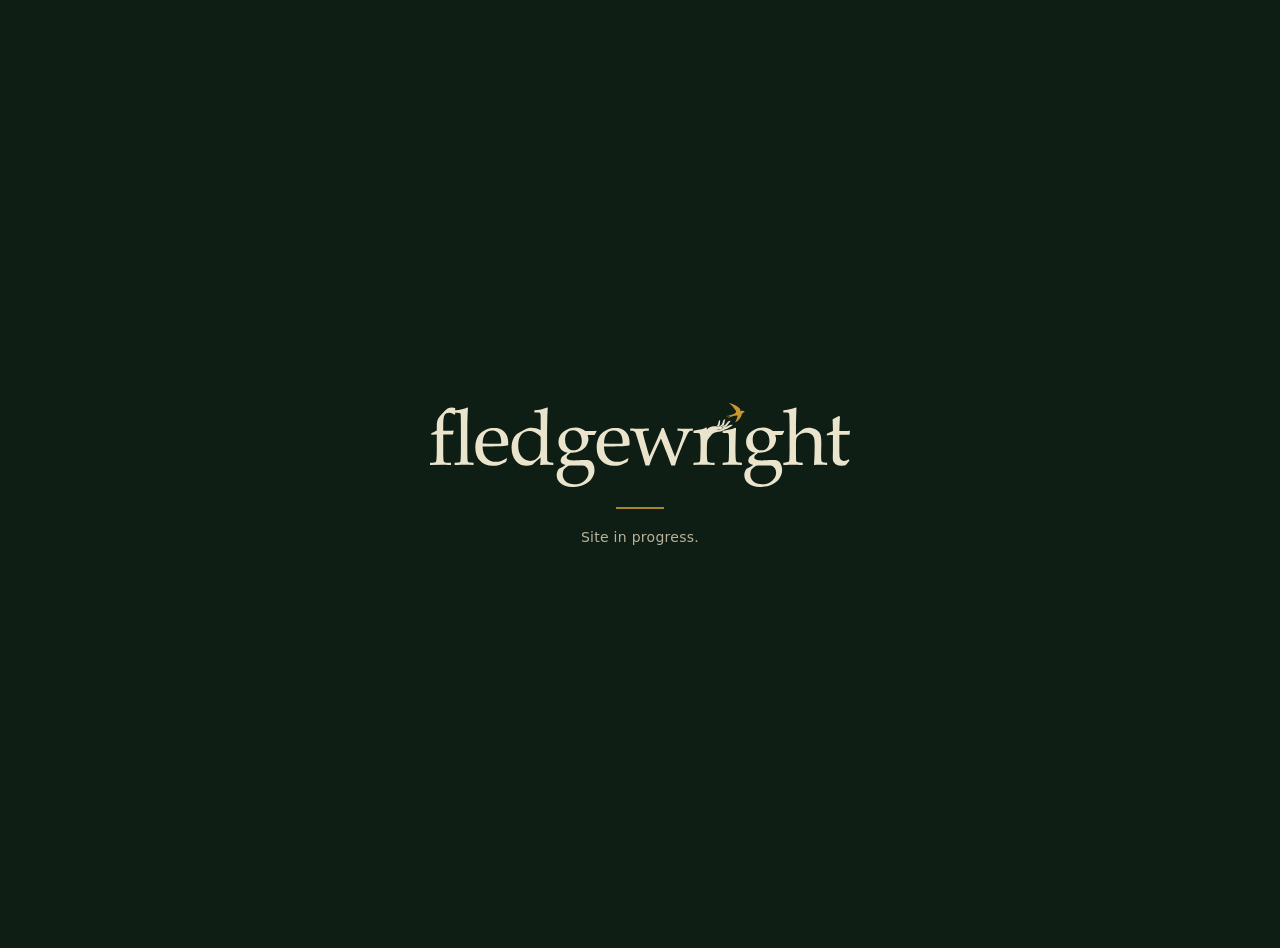
==== index.html @ 30846f21 "Use official wordmark on coming-soon page Replace the text wordmark with the reversed Pine wordmark " ====
<!doctype html>
<html lang="en">
<head>
<meta charset="utf-8">
<meta name="viewport" content="width=device-width, initial-scale=1">
<title>Fledgewright</title>
<meta name="robots" content="noindex">
<link rel="preconnect" href="https://fonts.googleapis.com">
<link rel="preconnect" href="https://fonts.gstatic.com" crossorigin>
<link href="https://fonts.googleapis.com/css2?family=Newsreader:opsz,wght@6..72,400;6..72,500&display=swap" rel="stylesheet">
<style>
  :root{ --night:#0F1E15; --paper:#EAE4CC; --gold:#C8972F; --muted:#b9b39c; }
  html,body{ height:100%; }
  body{
    margin:0; background:var(--night); color:var(--paper);
    font-family:"Newsreader",Georgia,serif;
    display:grid; place-items:center; min-height:100vh; text-align:center; padding:24px;
  }
  .mark{ width:min(420px,80vw); height:auto; display:block; margin:0 auto; }
  .rule{ width:48px; height:2px; background:var(--gold); margin:20px auto; opacity:.85; }
  .note{ font-size:14px; color:var(--muted); letter-spacing:.02em; font-family:system-ui,sans-serif; }
</style>
</head>
<body>
  <main>
    <img class="mark" src="Fledgewright_wordmark_pine_reversed.svg" alt="Fledgewright" width="915" height="181">
    <div class="rule"></div>
    <div class="note">Site in progress.</div>
  </main>
</body>
</html>
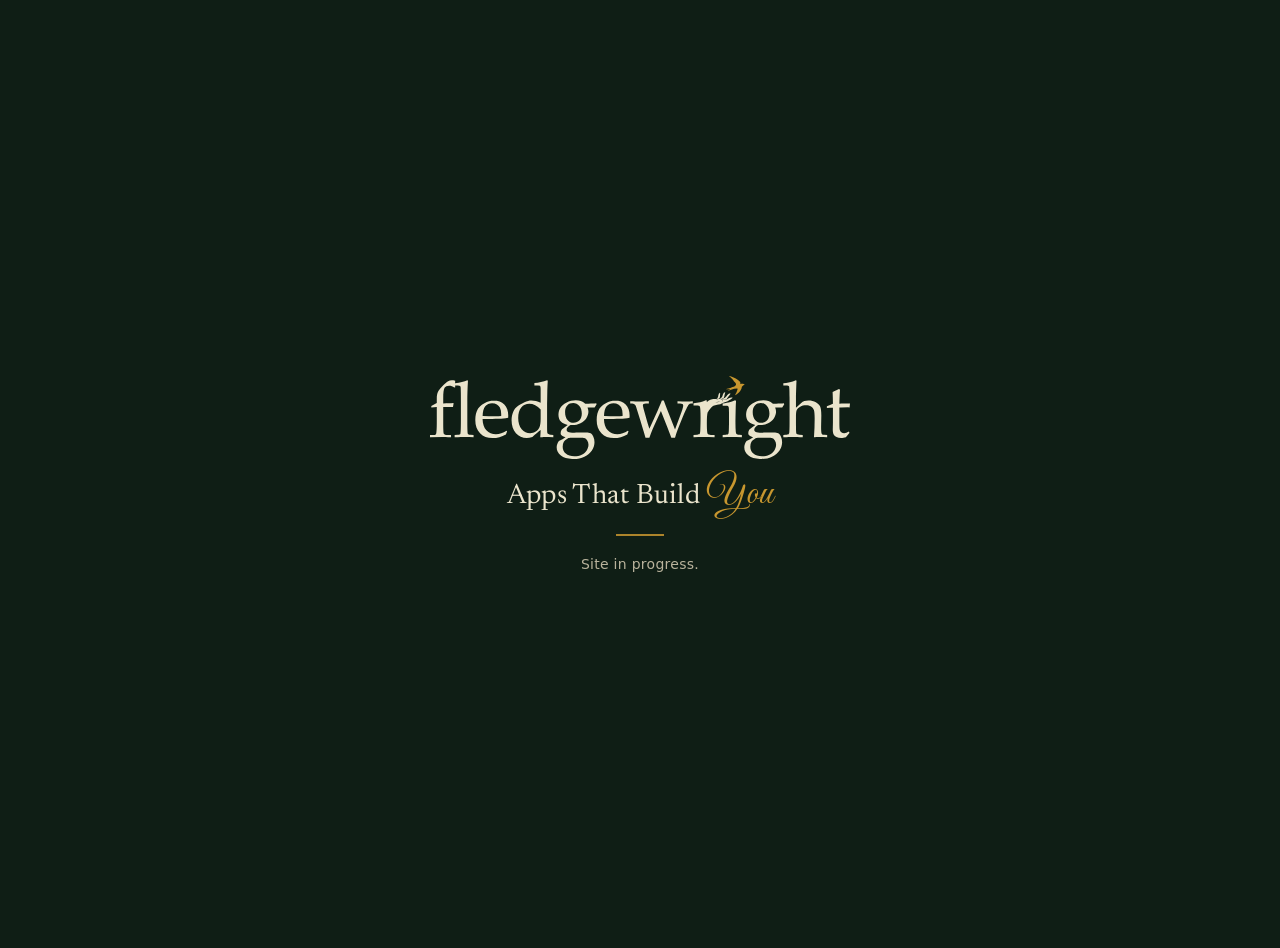
==== commit 4c7080d8: "Add coming-soon tagline "Apps That Build You" Set under the wordmark in the page serif, with "You" i" ====
--- a/index.html
+++ b/index.html
@@ -7,7 +7,7 @@
 <meta name="robots" content="noindex">
 <link rel="preconnect" href="https://fonts.googleapis.com">
 <link rel="preconnect" href="https://fonts.gstatic.com" crossorigin>
-<link href="https://fonts.googleapis.com/css2?family=Newsreader:opsz,wght@6..72,400;6..72,500&display=swap" rel="stylesheet">
+<link href="https://fonts.googleapis.com/css2?family=Great+Vibes&family=Newsreader:opsz,wght@6..72,400;6..72,500&display=swap" rel="stylesheet">
 <style>
   :root{ --night:#0F1E15; --paper:#EAE4CC; --gold:#C8972F; --muted:#b9b39c; }
   html,body{ height:100%; }
@@ -17,6 +17,8 @@
     display:grid; place-items:center; min-height:100vh; text-align:center; padding:24px;
   }
   .mark{ width:min(420px,80vw); height:auto; display:block; margin:0 auto; }
+  .tagline{ margin:16px 0 0; font-size:clamp(19px,3.4vw,28px); font-weight:400; letter-spacing:.01em; }
+  .tagline .accent{ font-family:"Great Vibes",cursive; color:var(--gold); font-size:1.4em; line-height:1; }
   .rule{ width:48px; height:2px; background:var(--gold); margin:20px auto; opacity:.85; }
   .note{ font-size:14px; color:var(--muted); letter-spacing:.02em; font-family:system-ui,sans-serif; }
 </style>
@@ -24,6 +26,7 @@
 <body>
   <main>
     <img class="mark" src="Fledgewright_wordmark_pine_reversed.svg" alt="Fledgewright" width="915" height="181">
+    <p class="tagline">Apps That Build <span class="accent">You</span></p>
     <div class="rule"></div>
     <div class="note">Site in progress.</div>
   </main>
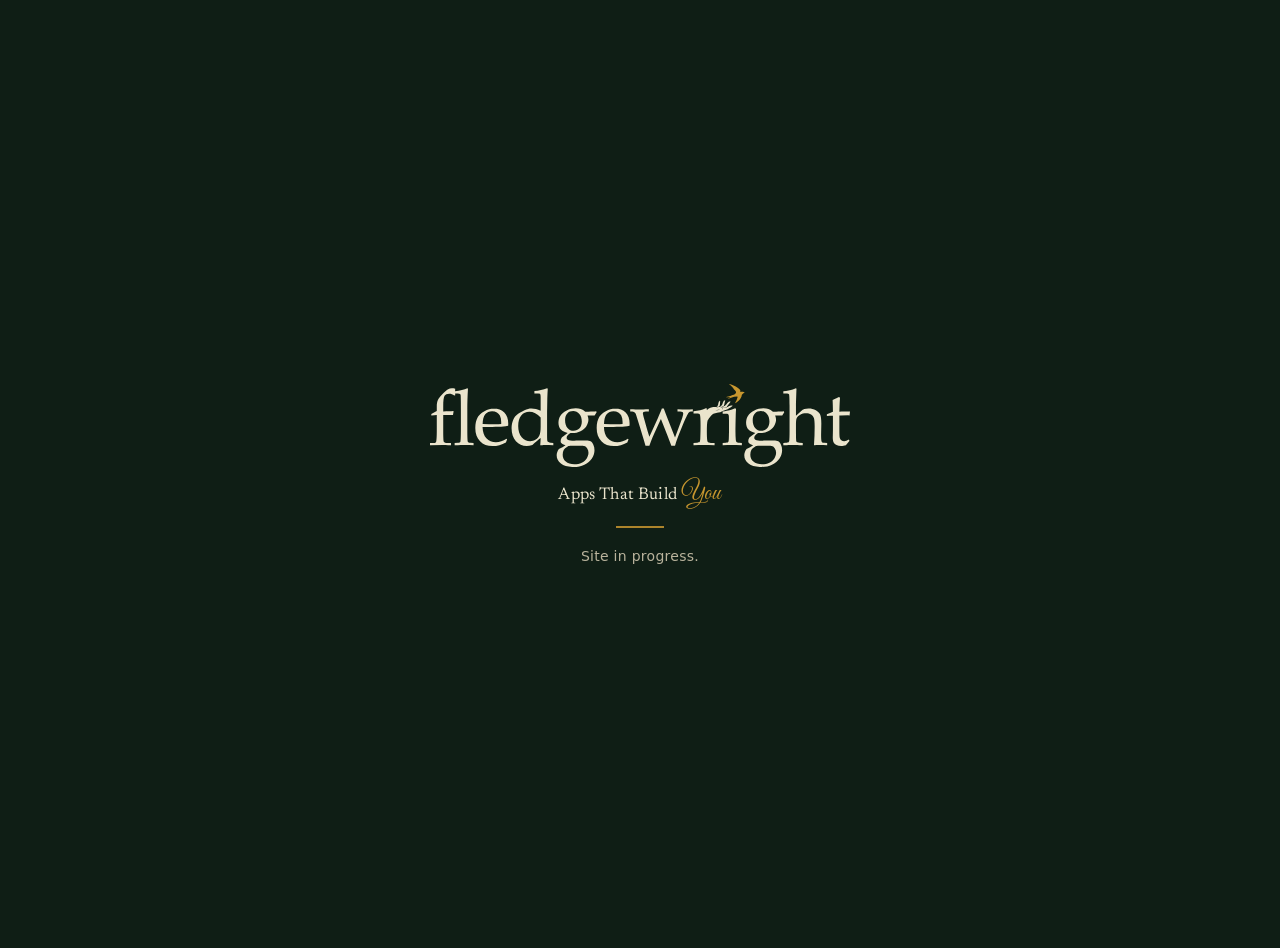
==== commit 0ab713cf: "Shrink coming-soon subline to ~60% Set the tagline to clamp(11px,2vw,17px); the cursive "You" keeps " ====
--- a/index.html
+++ b/index.html
@@ -17,7 +17,7 @@
     display:grid; place-items:center; min-height:100vh; text-align:center; padding:24px;
   }
   .mark{ width:min(420px,80vw); height:auto; display:block; margin:0 auto; }
-  .tagline{ margin:16px 0 0; font-size:clamp(19px,3.4vw,28px); font-weight:400; letter-spacing:.01em; }
+  .tagline{ margin:16px 0 0; font-size:clamp(11px,2vw,17px); font-weight:400; letter-spacing:.01em; }
   .tagline .accent{ font-family:"Great Vibes",cursive; color:var(--gold); font-size:1.4em; line-height:1; }
   .rule{ width:48px; height:2px; background:var(--gold); margin:20px auto; opacity:.85; }
   .note{ font-size:14px; color:var(--muted); letter-spacing:.02em; font-family:system-ui,sans-serif; }
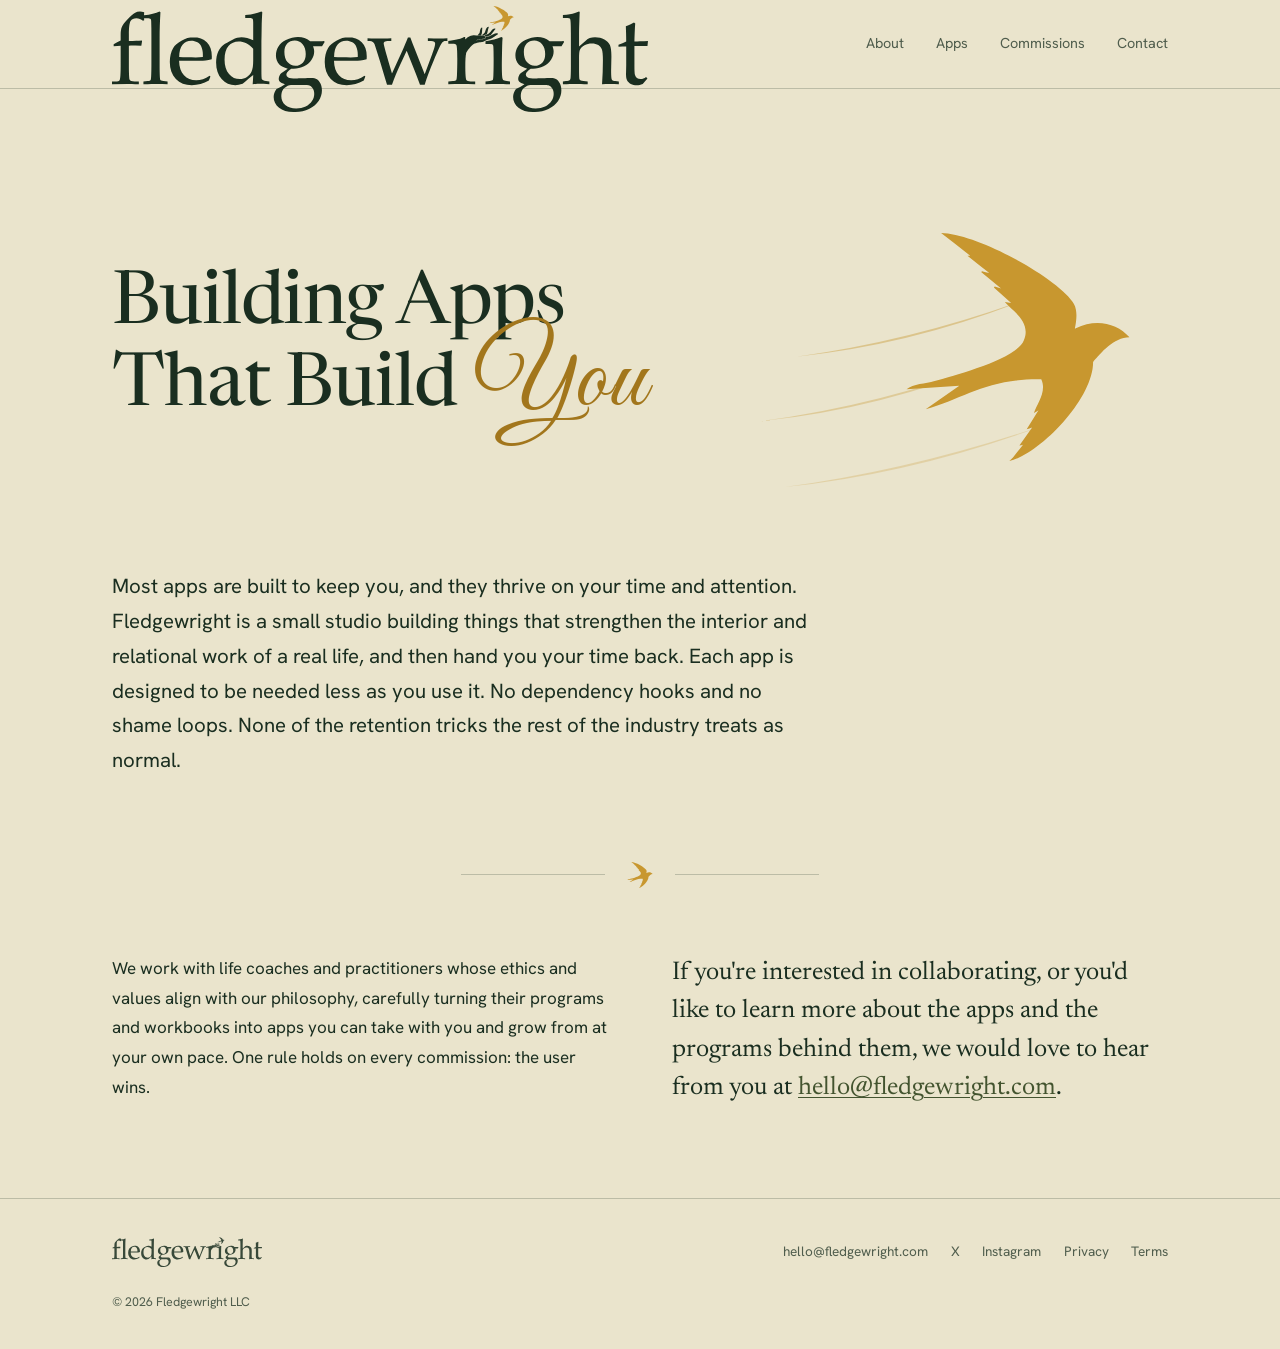
==== commit 22ef3c0a: "Polish hero art: wind marks, mobile centering, gentle sway Home hero swift now trails the same three" ====
--- a/index.html
+++ b/index.html
@@ -3,32 +3,85 @@
 <head>
 <meta charset="utf-8">
 <meta name="viewport" content="width=device-width, initial-scale=1">
-<title>Fledgewright</title>
-<meta name="robots" content="noindex">
-<link rel="preconnect" href="https://fonts.googleapis.com">
-<link rel="preconnect" href="https://fonts.gstatic.com" crossorigin>
-<link href="https://fonts.googleapis.com/css2?family=Great+Vibes&family=Newsreader:opsz,wght@6..72,400;6..72,500&display=swap" rel="stylesheet">
-<style>
-  :root{ --night:#0F1E15; --paper:#EAE4CC; --gold:#C8972F; --muted:#b9b39c; }
-  html,body{ height:100%; }
-  body{
-    margin:0; background:var(--night); color:var(--paper);
-    font-family:"Newsreader",Georgia,serif;
-    display:grid; place-items:center; min-height:100vh; text-align:center; padding:24px;
-  }
-  .mark{ width:min(420px,80vw); height:auto; display:block; margin:0 auto; }
-  .tagline{ margin:16px 0 0; font-size:clamp(11px,2vw,17px); font-weight:400; letter-spacing:.01em; }
-  .tagline .accent{ font-family:"Great Vibes",cursive; color:var(--gold); font-size:1.4em; line-height:1; }
-  .rule{ width:48px; height:2px; background:var(--gold); margin:20px auto; opacity:.85; }
-  .note{ font-size:14px; color:var(--muted); letter-spacing:.02em; font-family:system-ui,sans-serif; }
-</style>
+<title>Fledgewright: software built to be outgrown</title>
+<meta name="description" content="A small studio building apps that strengthen your real life, then step back. Built to be outgrown, with no dependency hooks.">
+<link rel="stylesheet" href="/styles.css">
+<link rel="icon" href="/favicon.ico" sizes="48x48">
+<link rel="icon" href="/favicon.svg" type="image/svg+xml">
+<link rel="apple-touch-icon" href="/apple-touch-icon.png">
+<link rel="manifest" href="/site.webmanifest">
+<link rel="canonical" href="https://fledgewright.com/">
+<meta name="theme-color" content="#0F1E15" media="(prefers-color-scheme: dark)">
+<meta name="theme-color" content="#EAE4CC" media="(prefers-color-scheme: light)">
+<meta property="og:type" content="website">
+<meta property="og:site_name" content="Fledgewright">
+<meta property="og:title" content="Fledgewright: software built to be outgrown">
+<meta property="og:description" content="A small studio building apps that strengthen your real life, then step back. Built to be outgrown, with no dependency hooks.">
+<meta property="og:url" content="https://fledgewright.com/">
+<meta property="og:image" content="https://fledgewright.com/assets/img/og-image.png">
+<meta property="og:image:width" content="1200">
+<meta property="og:image:height" content="630">
+<meta name="twitter:card" content="summary_large_image">
 </head>
 <body>
-  <main>
-    <img class="mark" src="Fledgewright_wordmark_pine_reversed.svg" alt="Fledgewright" width="915" height="181">
-    <p class="tagline">Apps That Build <span class="accent">You</span></p>
-    <div class="rule"></div>
-    <div class="note">Site in progress.</div>
+  <a class="skip-link" href="#main">Skip to content</a>
+  <header class="site-header">
+    <div class="wrap head-in">
+      <a class="brand" href="/" aria-label="Fledgewright home">
+        <img class="only-dark" src="/assets/img/Fledgewright_wordmark_pine_reversed.svg" alt="Fledgewright">
+        <img class="only-light" src="/assets/img/Fledgewright_wordmark_pine_primary.svg" alt="Fledgewright">
+      </a>
+      <nav aria-label="Site">
+        <a href="/about/">About</a>
+        <a href="/apps/">Apps</a>
+        <a href="/commissions/">Commissions</a>
+        <a href="/contact/">Contact</a>
+      </nav>
+    </div>
+  </header>
+
+  <main id="main">
+    <section class="wrap hero">
+      <h1>Building Apps That Build <span class="you">You</span></h1>
+      <div class="hero-art" aria-hidden="true">
+        <svg viewBox="0 0 1638 1024" xmlns="http://www.w3.org/2000/svg">
+          <g fill="#C8972F">
+            <path d="M370,545 Q775,490 1180,340 Q775,504 370,545 Z" opacity=".9"/>
+            <path d="M250,765 Q655,711 1060,560 Q655,725 250,765 Z" opacity=".72"/>
+            <path d="M330,990 Q785,928 1240,770 Q785,942 330,990 Z" opacity=".55"/>
+          </g>
+        </svg>
+        <img src="/assets/img/fledgewright_hallmark_gold_transparent_1024.svg" alt="">
+      </div>
+    </section>
+
+    <div class="wrap">
+      <p class="lead">Most apps are built to keep you, and they thrive on your time and attention. Fledgewright is a small studio building things that strengthen the interior and relational work of a real life, and then hand you your time back. Each app is designed to be needed less as you use it. No dependency hooks and no shame loops. None of the retention tricks the rest of the industry treats as normal.</p>
+    </div>
+
+    <div class="divider" role="presentation">
+      <img src="/assets/img/fledgewright_hallmark_gold_transparent_1024.svg" alt="">
+    </div>
+
+    <section class="wrap duo">
+      <p>We work with life coaches and practitioners whose ethics and values align with our philosophy, carefully turning their programs and workbooks into apps you can take with you and grow from at your own pace. One rule holds on every commission: the user wins.</p>
+      <p class="mail">If you're interested in collaborating, or you'd like to learn more about the apps and the programs behind them, we would love to hear from you at <a href="mailto:hello@fledgewright.com">hello@fledgewright.com</a>.</p>
+    </section>
   </main>
+
+  <footer class="site-footer">
+    <div class="wrap foot-in">
+      <img class="only-dark" src="/assets/img/Fledgewright_wordmark_pine_mono-paper.svg" alt="Fledgewright">
+      <img class="only-light" src="/assets/img/Fledgewright_wordmark_pine_mono-ink.svg" alt="Fledgewright">
+      <div class="foot-links">
+        <a href="mailto:hello@fledgewright.com">hello@fledgewright.com</a>
+        <a href="https://x.com/Fledgewright">X</a>
+        <a href="https://www.instagram.com/fledgewright/">Instagram</a>
+        <a href="/privacy/">Privacy</a>
+        <a href="/terms/">Terms</a>
+      </div>
+    </div>
+    <div class="wrap foot-note">© 2026 Fledgewright LLC</div>
+  </footer>
 </body>
 </html>
--- a/styles.css
+++ b/styles.css
@@ -0,0 +1,252 @@
+/* Fledgewright — shared site styles. Pine & Tobacco palette. */
+
+@font-face{
+  font-family:'Newsreader';font-style:normal;font-weight:400 700;font-display:swap;
+  src:url('/assets/fonts/newsreader-latin-var.woff2') format('woff2');
+}
+@font-face{
+  font-family:'Newsreader';font-style:italic;font-weight:400 700;font-display:swap;
+  src:url('/assets/fonts/newsreader-italic-latin-var.woff2') format('woff2');
+}
+@font-face{
+  font-family:'Hanken Grotesk';font-style:normal;font-weight:400 700;font-display:swap;
+  src:url('/assets/fonts/hanken-grotesk-latin-var.woff2') format('woff2');
+}
+@font-face{
+  font-family:'Great Vibes';font-style:normal;font-weight:400;font-display:swap;
+  src:url('/assets/fonts/great-vibes-latin.woff2') format('woff2');
+}
+
+:root{
+  --night:#0F1E15; --paper:#EAE4CC; --gold:#C8972F; --ink:#1A2E20;
+  --moss:#43542F; --muted:#49563F;
+  /* dark is the site's home key */
+  --bg:var(--night); --tx:var(--paper);
+  --soft:rgba(234,228,204,.66); --line:rgba(234,228,204,.18);
+  --accent:var(--gold);
+  /* gold for display text; deepened on paper so large text clears 3:1 */
+  --gold-display:var(--gold);
+}
+@media (prefers-color-scheme: light){
+  :root{
+    --bg:var(--paper); --tx:var(--ink);
+    --soft:rgba(26,46,32,.74); --line:rgba(26,46,32,.22);
+    --accent:var(--moss);
+    --gold-display:#A2761C;
+  }
+  .only-dark{display:none !important}
+}
+@media (prefers-color-scheme: dark){
+  .only-light{display:none !important}
+}
+
+*{margin:0;padding:0;box-sizing:border-box}
+html{scroll-behavior:smooth}
+@media (prefers-reduced-motion: reduce){
+  html{scroll-behavior:auto}
+  *,*::before,*::after{transition:none !important; animation:none !important}
+}
+.skip-link{
+  position:absolute; left:-9999px; z-index:10;
+  background:var(--bg); color:var(--tx);
+  padding:.6rem 1.1rem; border:1px solid var(--line); text-decoration:none;
+}
+.skip-link:focus{position:fixed; left:1rem; top:1rem}
+body{
+  background:var(--bg); color:var(--tx);
+  font-family:'Hanken Grotesk',system-ui,sans-serif;
+  font-size:1.0625rem; line-height:1.75;
+  display:flex; flex-direction:column; min-height:100vh;
+}
+main{flex:1}
+a{color:inherit; text-decoration-color:var(--accent); text-decoration-thickness:1.5px; text-underline-offset:3px}
+a:hover{color:var(--accent)}
+img{max-width:100%}
+
+.wrap{max-width:72rem; margin:0 auto; padding-inline:clamp(1.25rem,4vw,3rem)}
+
+/* Header: oversized wordmark fills the band, g-tails dangle over the rule */
+.site-header{border-bottom:1px solid var(--line)}
+.head-in{
+  display:flex; align-items:flex-start; justify-content:space-between;
+  height:5.5rem; position:relative;
+}
+.brand{display:block; line-height:0}
+.brand img{
+  height:106px; width:auto; position:relative; top:6px;
+}
+/* Inner pages: the wordmark rests until you reach for home */
+body.inner .brand img{opacity:.45; transition:opacity .25s ease}
+body.inner .brand:hover img, body.inner .brand:focus-visible img{opacity:1}
+.head-in nav{
+  display:flex; gap:clamp(1rem,2.5vw,2.2rem);
+  align-self:center;
+}
+.head-in nav a{font-size:.9rem; text-decoration:none; color:var(--soft)}
+.head-in nav a:hover,.head-in nav a[aria-current="page"]{color:var(--accent)}
+
+/* Hero */
+.hero{
+  display:grid; grid-template-columns:minmax(0,1.25fr) minmax(0,.75fr);
+  gap:2rem; align-items:center;
+  padding-top:clamp(4rem,12vh,8rem); padding-bottom:clamp(3rem,8vh,5.5rem);
+}
+h1{
+  font-family:'Newsreader',serif; font-optical-sizing:auto; font-weight:420;
+  font-size:clamp(2.5rem,6vw,4.6rem); line-height:1.12; letter-spacing:-.015em;
+  text-wrap:balance;
+}
+h1 .you{
+  font-family:'Great Vibes',cursive; font-weight:400; color:var(--gold-display);
+  font-size:1.4em; line-height:0; letter-spacing:0;
+}
+
+/* Inner pages */
+.page-head{padding-top:clamp(3.5rem,9vh,6rem)}
+.page-title{font-size:clamp(2.3rem,4.8vw,3.6rem); line-height:1.14}
+.intro-stanzas{padding-top:clamp(2.5rem,6vh,4rem); padding-bottom:clamp(1.5rem,4vh,2.5rem)}
+.stanza{
+  font-family:'Newsreader',serif; font-optical-sizing:auto;
+  font-size:clamp(1.2rem,1.9vw,1.5rem); line-height:1.65;
+  max-width:40rem; margin-bottom:1.8rem;
+}
+.stanza:last-child{margin-bottom:0}
+.prose{max-width:44rem; padding-top:clamp(2rem,5vh,3rem); padding-bottom:clamp(4rem,10vh,6rem)}
+.prose p{margin-bottom:1.6rem}
+.prose p:last-child{margin-bottom:0}
+.prose--tight{padding-bottom:clamp(1.5rem,4vh,2.5rem)}
+.section-title{
+  font-family:'Newsreader',serif; font-optical-sizing:auto; font-weight:500;
+  font-size:clamp(1.6rem,2.8vw,2.1rem); line-height:1.2;
+  margin-top:clamp(2rem,5vh,3rem);
+}
+.hairline{border:none; height:1px; width:70%; background:var(--line); margin:3rem auto}
+
+/* Faint app-icon watermarks behind the two app write-ups */
+.app-block{position:relative}
+.app-block p{position:relative}
+.app-block::before{
+  content:''; position:absolute; left:50%; top:50%; transform:translate(-50%,-50%);
+  width:266px; height:266px;
+  background-position:center; background-size:contain; background-repeat:no-repeat;
+  opacity:.06; pointer-events:none;
+}
+.app-block--one::before{
+  background-image:url('/assets/img/app-teaser-1.png');
+  left:clamp(133px, 75%, calc(100% - 133px)); /* right half of the column, clamped so it never leaves it */
+}
+.app-block--two::before{
+  background-image:url('/assets/img/app-teaser-2.png');
+  left:clamp(133px, 25%, calc(100% - 133px)); /* left half of the column */
+}
+@media (prefers-color-scheme: light){
+  .app-block--one::before{opacity:.07}
+  .app-block--two::before{opacity:.16} /* pale gold needs more presence on paper */
+}
+.hero-art{position:relative; justify-self:end; width:clamp(240px,38vw,480px); aspect-ratio:1638/1024}
+.hero-art img{position:absolute; right:0; top:0; height:100%; width:auto}
+.hero-art svg{position:absolute; inset:0; width:100%; height:100%; opacity:.45}
+
+/* Wind lines drift, desynchronized, so the air feels alive behind the still bird.
+   The bird (img) never moves. Frozen for prefers-reduced-motion by the global guard,
+   and held static behind the mobile hero headline (see the max-width:720px block). */
+.hero-art svg path,
+.contact-art svg path{
+  transform-box:fill-box; transform-origin:center;
+  animation:windSway 9s ease-in-out infinite;
+}
+.hero-art svg path:nth-child(1),
+.contact-art svg path:nth-child(1){animation-duration:7s; animation-delay:-1s}
+.hero-art svg path:nth-child(2),
+.contact-art svg path:nth-child(2){animation-duration:9.5s; animation-delay:-4s}
+.hero-art svg path:nth-child(3),
+.contact-art svg path:nth-child(3){animation-duration:11s; animation-delay:-2.5s}
+@keyframes windSway{
+  0%,100%{transform:translate(0,0) skewX(0deg)}
+  50%{transform:translate(38px,-16px) skewX(3.8deg)}
+}
+
+.lead{
+  max-width:44rem; font-size:clamp(1.1rem,1.6vw,1.3rem); line-height:1.7;
+  padding-bottom:clamp(3rem,8vh,5rem);
+}
+
+/* Letterpress divider, carried over from Direction A */
+.divider{display:flex; align-items:center; justify-content:center; gap:1.1rem; padding-block:.5rem}
+.divider::before,.divider::after{content:''; height:1px; width:min(9rem,22vw); background:var(--line)}
+.divider img{width:34px; height:34px}
+
+/* Two-up closing section on the landing page */
+.duo{
+  display:grid; grid-template-columns:1fr 1fr; gap:clamp(2rem,5vw,5rem);
+  padding-top:clamp(2.5rem,6vh,4rem); padding-bottom:clamp(4rem,10vh,7rem);
+}
+.duo p{max-width:34rem}
+.mail{font-family:'Newsreader',serif; font-size:clamp(1.25rem,2vw,1.6rem); line-height:1.5}
+.mail a{color:var(--accent); text-decoration-thickness:1px}
+
+/* Contact page */
+.contact-lead{font-family:'Newsreader',serif; font-size:clamp(1.5rem,2.6vw,2.1rem); line-height:1.5; max-width:44rem}
+.contact-lead a{color:var(--accent); text-decoration-thickness:1px; white-space:nowrap}
+.copy-btn{
+  font:inherit; font-size:.62em;
+  background:none; border:none; padding:.15em; margin-left:.3em; cursor:pointer;
+  color:var(--soft); vertical-align:-.05em; line-height:0;
+}
+.copy-btn:hover,.copy-btn:focus-visible{color:var(--accent)}
+.copy-btn svg{width:1em; height:1em}
+.copy-status{
+  font-family:'Hanken Grotesk',system-ui,sans-serif; font-size:.45em;
+  color:var(--accent); margin-left:.5em; vertical-align:.35em;
+}
+.copy-status:empty{margin:0}
+.reasons-title{margin-top:0; margin-bottom:1.4rem; font-size:clamp(1.35rem,2.2vw,1.7rem)}
+.contact-main{position:relative; isolation:isolate}
+.contact-art{
+  position:absolute; right:0; top:50%; transform:translateY(-50%);
+  height:min(96%, 640px); aspect-ratio:1638/1024;
+  opacity:.15; pointer-events:none; z-index:-1;
+}
+.contact-art img{position:absolute; right:0; top:0; height:100%; width:auto}
+.contact-art svg{position:absolute; inset:0; width:100%; height:100%}
+@media (max-width:720px){
+  .contact-art{height:min(64%, 440px)}
+}
+@media (max-width:480px){
+  .contact-lead .write-line{font-size:.72em; white-space:nowrap}
+}
+.prose h2{
+  font-family:'Newsreader',serif; font-optical-sizing:auto; font-weight:500;
+  font-size:clamp(1.3rem,2.2vw,1.6rem); line-height:1.25;
+  margin:2.4rem 0 1rem;
+}
+.prose ul{padding-left:1.2rem; margin-bottom:1.6rem}
+.prose li{margin-bottom:.55rem}
+.prose li::marker{color:var(--accent)}
+
+/* Footer */
+.site-footer{border-top:1px solid var(--line)}
+.foot-in{
+  display:flex; flex-wrap:wrap; gap:1.5rem; align-items:center; justify-content:space-between;
+  padding-block:2.4rem 2.8rem;
+}
+.site-footer img{width:150px; height:auto; opacity:.85}
+.foot-links{font-size:.85rem; color:var(--soft); display:flex; flex-wrap:wrap; gap:1.4rem}
+.foot-links a{text-decoration:none}
+.foot-links a:hover{color:var(--accent)}
+.foot-note{font-size:.78rem; color:var(--soft); padding-bottom:2.2rem; margin-top:-1.2rem}
+
+@media (max-width:720px){
+  .head-in{height:auto; flex-wrap:wrap; row-gap:.6rem; padding-block:.9rem 0}
+  .brand img{height:64px; top:0; margin-bottom:-14px}
+  .head-in nav{flex-wrap:wrap; gap:1rem 1.2rem; padding-bottom:.9rem}
+  .head-in nav a{font-size:.85rem}
+  .hero{grid-template-columns:1fr; padding-top:3.5rem; position:relative; isolation:isolate}
+  .hero-art{
+    position:absolute; left:50%; top:50%; transform:translate(-50%,-50%);
+    width:min(440px,96vw); opacity:.15; z-index:-1;
+  }
+  .hero-art svg{opacity:1} /* the layer opacity carries the dimming on mobile */
+  .hero-art svg path{animation:none} /* no motion behind the mobile headline */
+  .duo{grid-template-columns:1fr}
+}
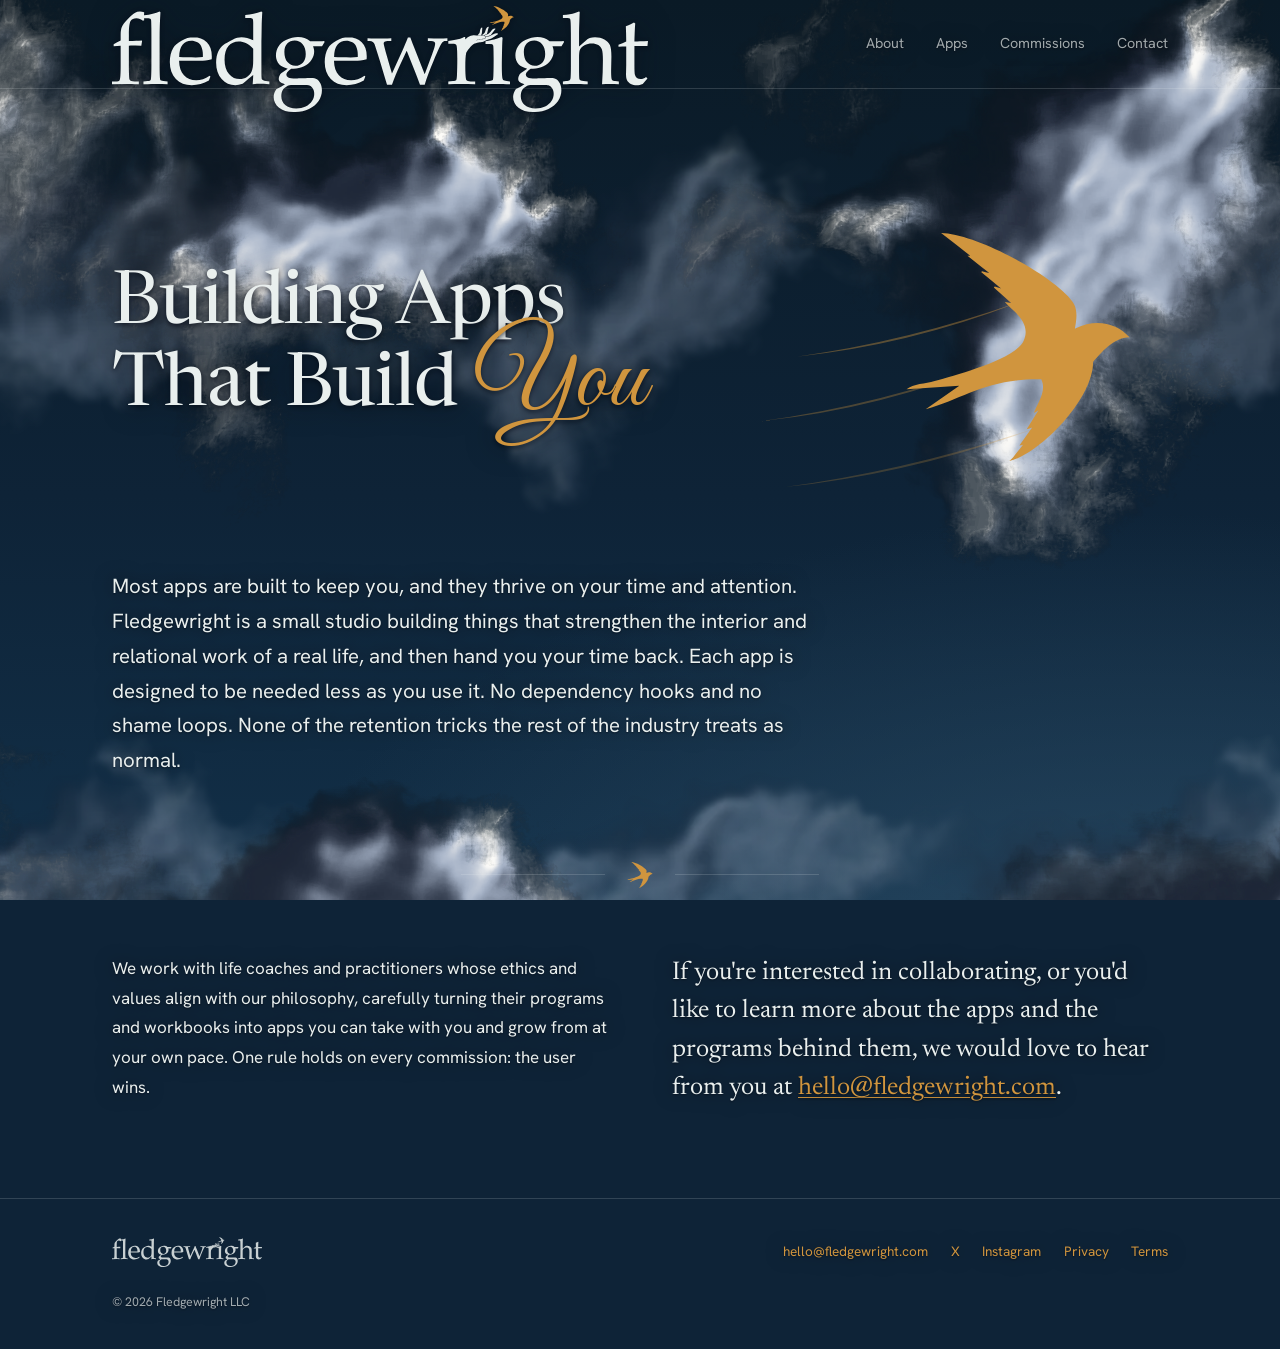
==== commit b0af067f: "Rebrand to Sky & Ember: night sky, living cloud backdrop, ember swift Full identity swap from Pine &" ====
--- a/index.html
+++ b/index.html
@@ -3,6 +3,7 @@
 <head>
 <meta charset="utf-8">
 <meta name="viewport" content="width=device-width, initial-scale=1">
+<meta name="color-scheme" content="dark">
 <title>Fledgewright: software built to be outgrown</title>
 <meta name="description" content="A small studio building apps that strengthen your real life, then step back. Built to be outgrown, with no dependency hooks.">
 <link rel="stylesheet" href="/styles.css">
@@ -11,8 +12,7 @@
 <link rel="apple-touch-icon" href="/apple-touch-icon.png">
 <link rel="manifest" href="/site.webmanifest">
 <link rel="canonical" href="https://fledgewright.com/">
-<meta name="theme-color" content="#0F1E15" media="(prefers-color-scheme: dark)">
-<meta name="theme-color" content="#EAE4CC" media="(prefers-color-scheme: light)">
+<meta name="theme-color" content="#0E2337">
 <meta property="og:type" content="website">
 <meta property="og:site_name" content="Fledgewright">
 <meta property="og:title" content="Fledgewright: software built to be outgrown">
@@ -24,12 +24,16 @@
 <meta name="twitter:card" content="summary_large_image">
 </head>
 <body>
+  <div id="sky" aria-hidden="true">
+    <div class="sky-layer sky-far"></div>
+    <div class="sky-layer sky-near"></div>
+  </div>
   <a class="skip-link" href="#main">Skip to content</a>
   <header class="site-header">
     <div class="wrap head-in">
       <a class="brand" href="/" aria-label="Fledgewright home">
-        <img class="only-dark" src="/assets/img/Fledgewright_wordmark_pine_reversed.svg" alt="Fledgewright">
-        <img class="only-light" src="/assets/img/Fledgewright_wordmark_pine_primary.svg" alt="Fledgewright">
+        <img class="only-dark" src="/assets/img/Fledgewright_wordmark_sky_reversed.svg" alt="Fledgewright">
+        <img class="only-light" src="/assets/img/Fledgewright_wordmark_sky_primary.svg" alt="Fledgewright">
       </a>
       <nav aria-label="Site">
         <a href="/about/">About</a>
@@ -45,13 +49,13 @@
       <h1>Building Apps That Build <span class="you">You</span></h1>
       <div class="hero-art" aria-hidden="true">
         <svg viewBox="0 0 1638 1024" xmlns="http://www.w3.org/2000/svg">
-          <g fill="#C8972F">
+          <g fill="#D0953E">
             <path d="M370,545 Q775,490 1180,340 Q775,504 370,545 Z" opacity=".9"/>
             <path d="M250,765 Q655,711 1060,560 Q655,725 250,765 Z" opacity=".72"/>
             <path d="M330,990 Q785,928 1240,770 Q785,942 330,990 Z" opacity=".55"/>
           </g>
         </svg>
-        <img src="/assets/img/fledgewright_hallmark_gold_transparent_1024.svg" alt="">
+        <img src="/assets/img/hallmark_ember_transparent_1024.svg" alt="">
       </div>
     </section>
 
@@ -60,7 +64,7 @@
     </div>
 
     <div class="divider" role="presentation">
-      <img src="/assets/img/fledgewright_hallmark_gold_transparent_1024.svg" alt="">
+      <img src="/assets/img/hallmark_ember_transparent_1024.svg" alt="">
     </div>
 
     <section class="wrap duo">
@@ -71,8 +75,8 @@
 
   <footer class="site-footer">
     <div class="wrap foot-in">
-      <img class="only-dark" src="/assets/img/Fledgewright_wordmark_pine_mono-paper.svg" alt="Fledgewright">
-      <img class="only-light" src="/assets/img/Fledgewright_wordmark_pine_mono-ink.svg" alt="Fledgewright">
+      <img class="only-dark" src="/assets/img/Fledgewright_wordmark_sky_mono-cloud.svg" alt="Fledgewright">
+      <img class="only-light" src="/assets/img/Fledgewright_wordmark_sky_mono-ink.svg" alt="Fledgewright">
       <div class="foot-links">
         <a href="mailto:hello@fledgewright.com">hello@fledgewright.com</a>
         <a href="https://x.com/Fledgewright">X</a>
@@ -83,5 +87,6 @@
     </div>
     <div class="wrap foot-note">© 2026 Fledgewright LLC</div>
   </footer>
+  <script src="/sky-morph.js" defer></script>
 </body>
 </html>
--- a/styles.css
+++ b/styles.css
@@ -1,4 +1,4 @@
-/* Fledgewright — shared site styles. Pine & Tobacco palette. */
+/* Fledgewright — shared site styles. Sky & Ember palette, single night mode. */
 
 @font-face{
   font-family:'Newsreader';font-style:normal;font-weight:400 700;font-display:swap;
@@ -18,27 +18,13 @@
 }
 
 :root{
-  --night:#0F1E15; --paper:#EAE4CC; --gold:#C8972F; --ink:#1A2E20;
-  --moss:#43542F; --muted:#49563F;
-  /* dark is the site's home key */
-  --bg:var(--night); --tx:var(--paper);
-  --soft:rgba(234,228,204,.66); --line:rgba(234,228,204,.18);
-  --accent:var(--gold);
-  /* gold for display text; deepened on paper so large text clears 3:1 */
-  --gold-display:var(--gold);
-}
-@media (prefers-color-scheme: light){
-  :root{
-    --bg:var(--paper); --tx:var(--ink);
-    --soft:rgba(26,46,32,.74); --line:rgba(26,46,32,.22);
-    --accent:var(--moss);
-    --gold-display:#A2761C;
-  }
-  .only-dark{display:none !important}
-}
-@media (prefers-color-scheme: dark){
-  .only-light{display:none !important}
-}
+  color-scheme:dark;                 /* single night-sky look for everyone, regardless of OS setting */
+  --midnight:#0E2337; --abyss:#0A1A26; --indigo:#1C3650; --cloud:#E9EFEE; --ember:#D0953E;
+  --bg:var(--midnight); --tx:var(--cloud);
+  --soft:rgba(233,239,238,.68); --line:rgba(233,239,238,.16);
+  --accent:var(--ember); --gold-display:var(--ember); --link:var(--ember);
+}
+.only-light{display:none !important}  /* light-context brand assets never render on the site */
 
 *{margin:0;padding:0;box-sizing:border-box}
 html{scroll-behavior:smooth}
@@ -57,11 +43,34 @@
   font-family:'Hanken Grotesk',system-ui,sans-serif;
   font-size:1.0625rem; line-height:1.75;
   display:flex; flex-direction:column; min-height:100vh;
-}
+  /* soft dark halo so light text stays distinct as clouds drift behind it */
+  text-shadow:0 1px 2px rgba(4,9,18,.55), 0 0 18px rgba(4,9,18,.6);
+}
+h1{ text-shadow:0 2px 4px rgba(4,9,18,.6), 0 0 28px rgba(4,9,18,.66); }
 main{flex:1}
-a{color:inherit; text-decoration-color:var(--accent); text-decoration-thickness:1.5px; text-underline-offset:3px}
-a:hover{color:var(--accent)}
+a{color:var(--link); text-decoration-color:var(--accent); text-decoration-thickness:1.5px; text-underline-offset:3px}
+a:hover{opacity:.8}
 img{max-width:100%}
+
+/* Sky: pre-lit seamless cloud plates (baked by rebrand_test/make_cloud_plates.py)
+   over a gradient night sky. The far layer and the .sky-near fallback drift in CSS;
+   sky-morph.js replaces .sky-near with the living WebGL layer when available. */
+#sky{position:fixed; inset:0; z-index:-1; pointer-events:none; overflow:hidden;
+  background:
+    radial-gradient(130% 100% at 90% 112%, rgba(42,74,99,.9) 0%, rgba(42,74,99,0) 55%),
+    linear-gradient(180deg, #0A1A26 0%, #0E2337 55%, #123049 100%);}
+.sky-layer{position:absolute; top:0; bottom:0; left:0; background-repeat:repeat}
+.sky-far{width:calc(100% + 1126px); background-image:url('/assets/img/cloud-plate-far.webp?v=1');
+  background-size:1126px 1126px; opacity:.85;
+  animation:sky-drift-far 920s linear infinite, sky-breathe 146s ease-in-out infinite alternate}
+#sky-morph{position:absolute; inset:0; width:100%; height:100%}
+.sky-gl .sky-near{display:none}
+@keyframes sky-breathe{from{opacity:.68}to{opacity:.9}}
+.sky-near{width:calc(100% + 1560px); background-image:url('/assets/img/cloud-plate-near.webp?v=1');
+  background-size:1560px 1560px; animation:sky-drift-near 380s linear infinite}
+@keyframes sky-drift-far{to{transform:translate3d(-1126px,0,0)}}
+@keyframes sky-drift-near{to{transform:translate3d(-1560px,0,0)}}
+@media (max-width:720px){ .sky-layer{animation:none} }  /* mobile fallback: static sky */
 
 .wrap{max-width:72rem; margin:0 auto; padding-inline:clamp(1.25rem,4vw,3rem)}
 
@@ -74,6 +83,8 @@
 .brand{display:block; line-height:0}
 .brand img{
   height:106px; width:auto; position:relative; top:6px;
+  /* images don't get the text halo; give the wordmark its own so it clears bright cloud */
+  filter:drop-shadow(0 1px 2px rgba(4,9,18,.55)) drop-shadow(0 0 14px rgba(4,9,18,.5));
 }
 /* Inner pages: the wordmark rests until you reach for home */
 body.inner .brand img{opacity:.45; transition:opacity .25s ease}
@@ -138,10 +149,6 @@
 .app-block--two::before{
   background-image:url('/assets/img/app-teaser-2.png');
   left:clamp(133px, 25%, calc(100% - 133px)); /* left half of the column */
-}
-@media (prefers-color-scheme: light){
-  .app-block--one::before{opacity:.07}
-  .app-block--two::before{opacity:.16} /* pale gold needs more presence on paper */
 }
 .hero-art{position:relative; justify-self:end; width:clamp(240px,38vw,480px); aspect-ratio:1638/1024}
 .hero-art img{position:absolute; right:0; top:0; height:100%; width:auto}
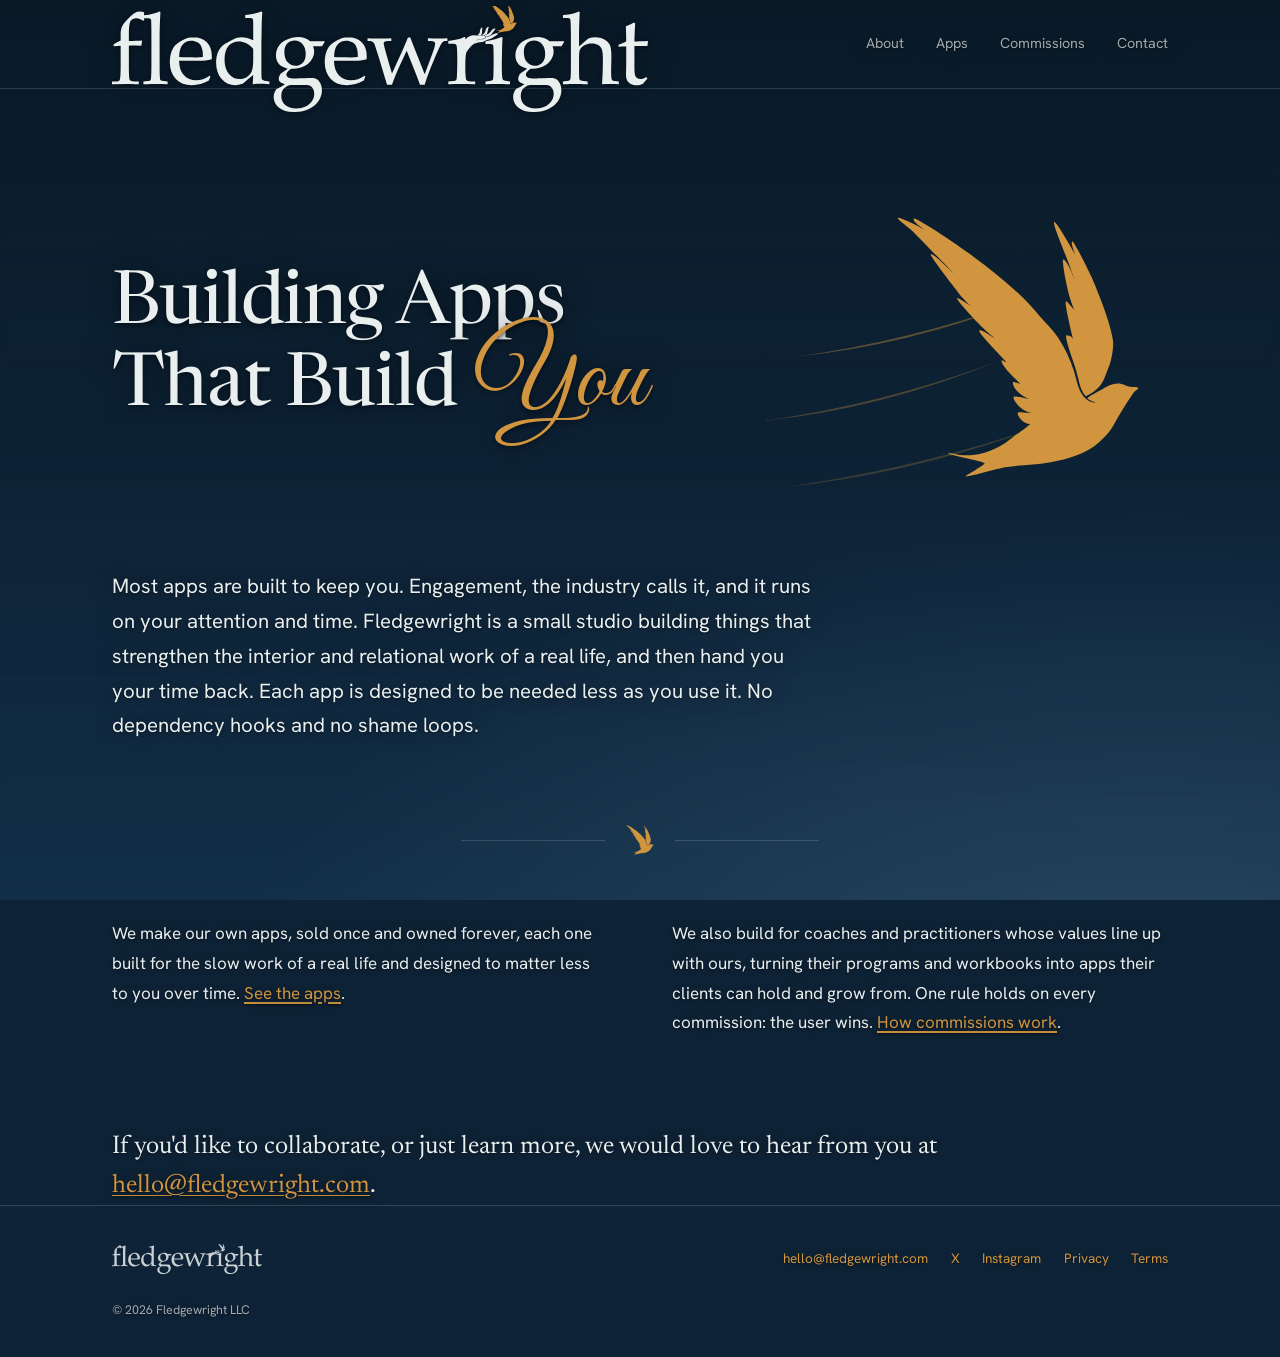
==== commit d343600e: "Tighten site copy for flow and page assignment - Landing: sharper meta hero opener, trimmed lead, an" ====
--- a/index.html
+++ b/index.html
@@ -60,7 +60,7 @@
     </section>
 
     <div class="wrap">
-      <p class="lead">Most apps are built to keep you, and they thrive on your time and attention. Fledgewright is a small studio building things that strengthen the interior and relational work of a real life, and then hand you your time back. Each app is designed to be needed less as you use it. No dependency hooks and no shame loops. None of the retention tricks the rest of the industry treats as normal.</p>
+      <p class="lead">Most apps are built to keep you. Engagement, the industry calls it, and it runs on your attention and time. Fledgewright is a small studio building things that strengthen the interior and relational work of a real life, and then hand you your time back. Each app is designed to be needed less as you use it. No dependency hooks and no shame loops.</p>
     </div>
 
     <div class="divider" role="presentation">
@@ -68,9 +68,13 @@
     </div>
 
     <section class="wrap duo">
-      <p>We work with life coaches and practitioners whose ethics and values align with our philosophy, carefully turning their programs and workbooks into apps you can take with you and grow from at your own pace. One rule holds on every commission: the user wins.</p>
-      <p class="mail">If you're interested in collaborating, or you'd like to learn more about the apps and the programs behind them, we would love to hear from you at <a href="mailto:hello@fledgewright.com">hello@fledgewright.com</a>.</p>
+      <p>We make our own apps, sold once and owned forever, each one built for the slow work of a real life and designed to matter less to you over time. <a href="/apps/">See the apps</a>.</p>
+      <p>We also build for coaches and practitioners whose values line up with ours, turning their programs and workbooks into apps their clients can hold and grow from. One rule holds on every commission: the user wins. <a href="/commissions/">How commissions work</a>.</p>
     </section>
+
+    <div class="wrap">
+      <p class="mail">If you'd like to collaborate, or just learn more, we would love to hear from you at <a href="mailto:hello@fledgewright.com">hello@fledgewright.com</a>.</p>
+    </div>
   </main>
 
   <footer class="site-footer">
--- a/styles.css
+++ b/styles.css
@@ -60,10 +60,20 @@
     radial-gradient(130% 100% at 90% 112%, rgba(42,74,99,.9) 0%, rgba(42,74,99,0) 55%),
     linear-gradient(180deg, #0A1A26 0%, #0E2337 55%, #123049 100%);}
 .sky-layer{position:absolute; top:0; bottom:0; left:0; background-repeat:repeat}
+/* 2026-07-10: clouds paused pending workshop (feedback: too busy). The gradient sky,
+   scrim, and veil remain. Delete this rule + flip CLOUDS_OFF in sky-morph.js to restore. */
+.sky-layer{display:none}
 .sky-far{width:calc(100% + 1126px); background-image:url('/assets/img/cloud-plate-far.webp?v=1');
   background-size:1126px 1126px; opacity:.85;
   animation:sky-drift-far 920s linear infinite, sky-breathe 146s ease-in-out infinite alternate}
 #sky-morph{position:absolute; inset:0; width:100%; height:100%}
+/* scrim + veil: Midnight gradient (12% top -> 8% mid -> 2% bottom) over the clouds,
+   plus a soft blur of everything beneath it. Paints above all sky layers, and the
+   whole #sky stack sits behind the page content, so text and marks are untouched. */
+#sky::after{content:''; position:absolute; inset:0;
+  background:linear-gradient(180deg,
+    rgba(14,35,55,.12) 0%, rgba(14,35,55,.08) 50%, rgba(14,35,55,.02) 100%);
+  -webkit-backdrop-filter:blur(1px); backdrop-filter:blur(1px);}
 .sky-gl .sky-near{display:none}
 @keyframes sky-breathe{from{opacity:.68}to{opacity:.9}}
 .sky-near{width:calc(100% + 1560px); background-image:url('/assets/img/cloud-plate-near.webp?v=1');
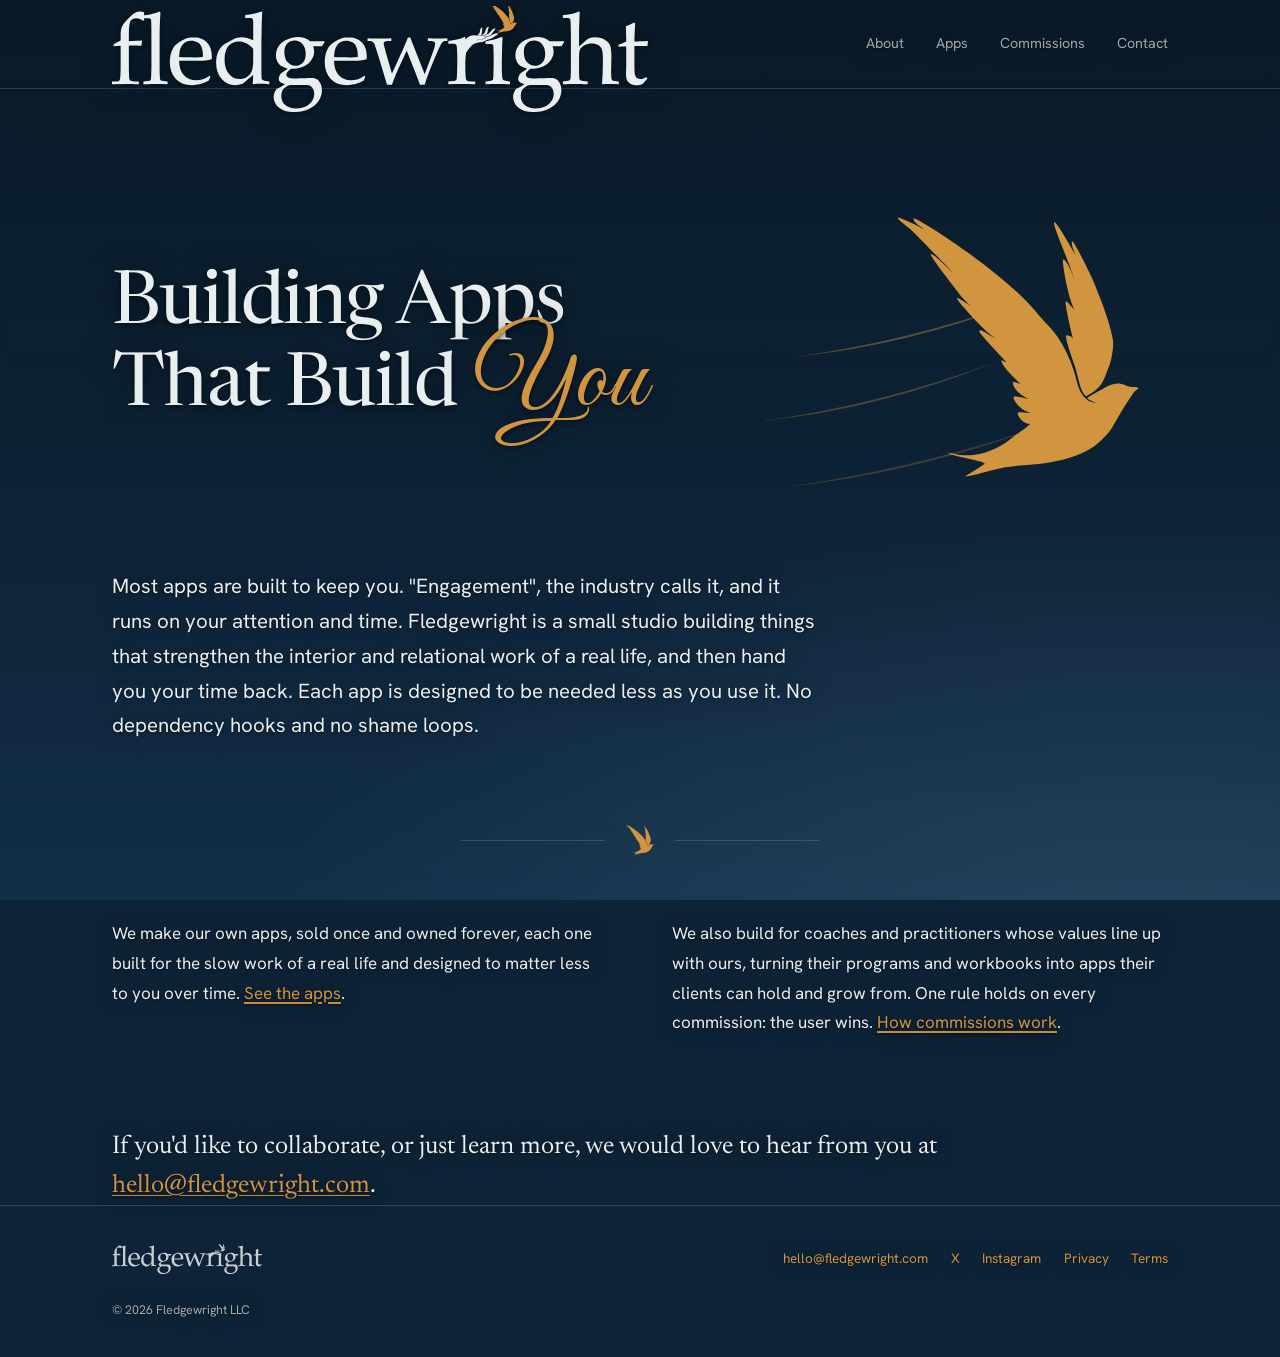
==== commit 9cdbc6f9: "Style app-status as eyebrows; quote the hero's "Engagement" - styles.css: .app-status renders as a s" ====
--- a/index.html
+++ b/index.html
@@ -60,7 +60,7 @@
     </section>
 
     <div class="wrap">
-      <p class="lead">Most apps are built to keep you. Engagement, the industry calls it, and it runs on your attention and time. Fledgewright is a small studio building things that strengthen the interior and relational work of a real life, and then hand you your time back. Each app is designed to be needed less as you use it. No dependency hooks and no shame loops.</p>
+      <p class="lead">Most apps are built to keep you. "Engagement", the industry calls it, and it runs on your attention and time. Fledgewright is a small studio building things that strengthen the interior and relational work of a real life, and then hand you your time back. Each app is designed to be needed less as you use it. No dependency hooks and no shame loops.</p>
     </div>
 
     <div class="divider" role="presentation">
--- a/styles.css
+++ b/styles.css
@@ -141,6 +141,12 @@
   font-size:clamp(1.6rem,2.8vw,2.1rem); line-height:1.2;
   margin-top:clamp(2rem,5vh,3rem);
 }
+/* Eyebrow status line under each app's section title */
+.app-status{
+  font-family:'Hanken Grotesk',system-ui,sans-serif;
+  font-size:.8rem; font-weight:600; letter-spacing:.12em; text-transform:uppercase;
+  color:var(--accent); margin-top:.55rem; margin-bottom:0;
+}
 .hairline{border:none; height:1px; width:70%; background:var(--line); margin:3rem auto}
 
 /* Faint app-icon watermarks behind the two app write-ups */
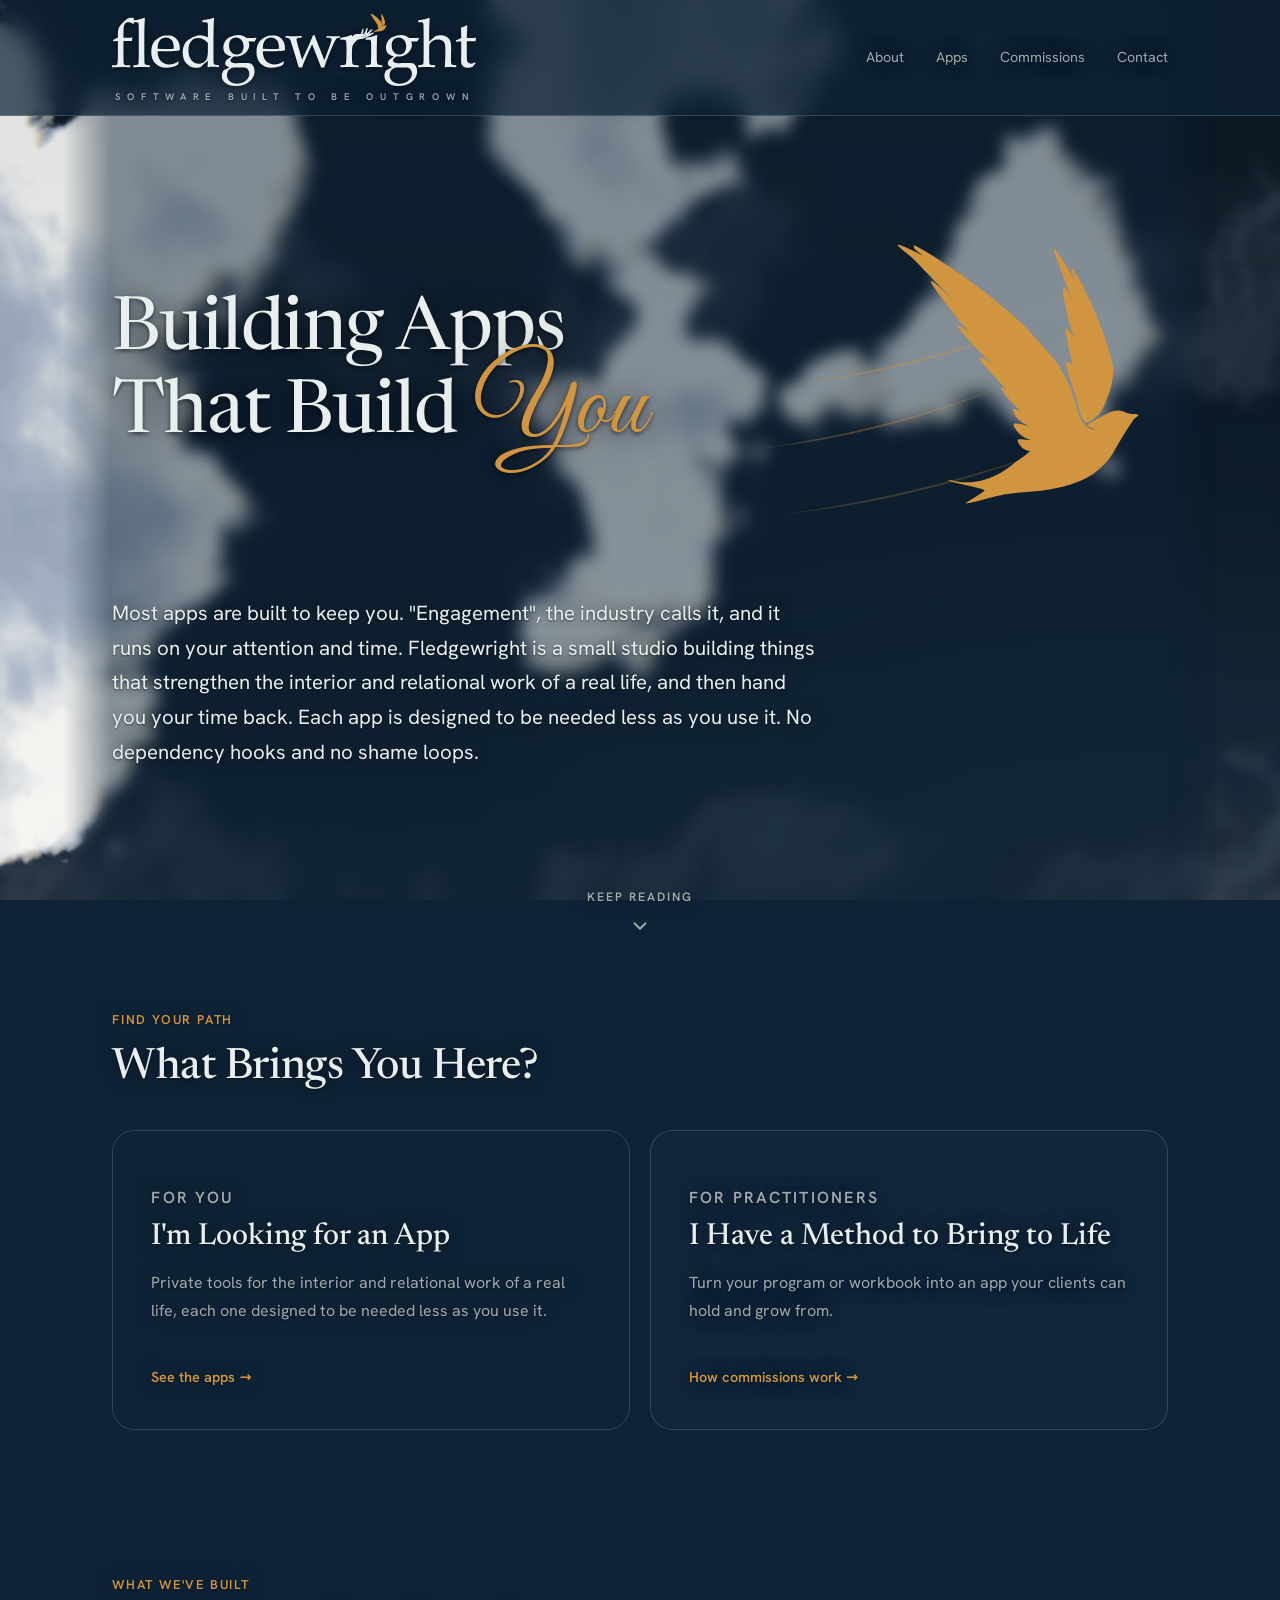
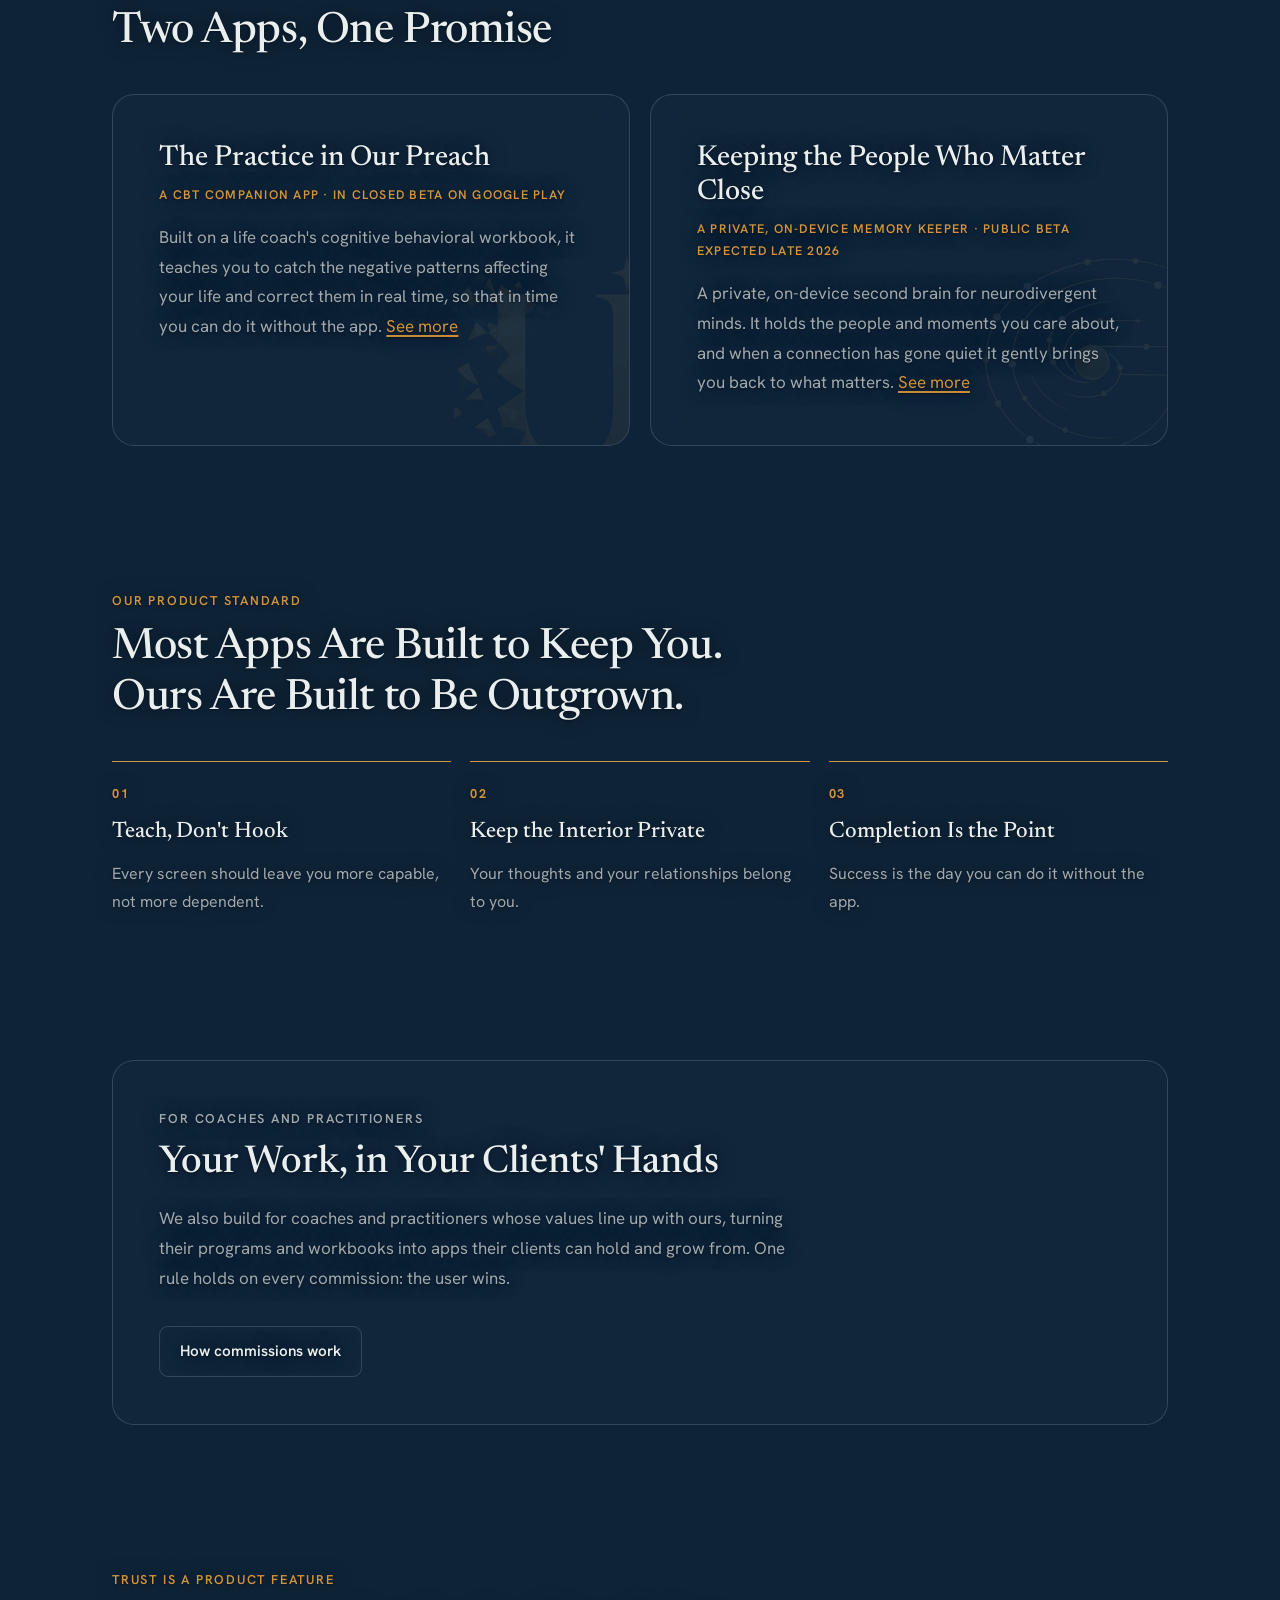
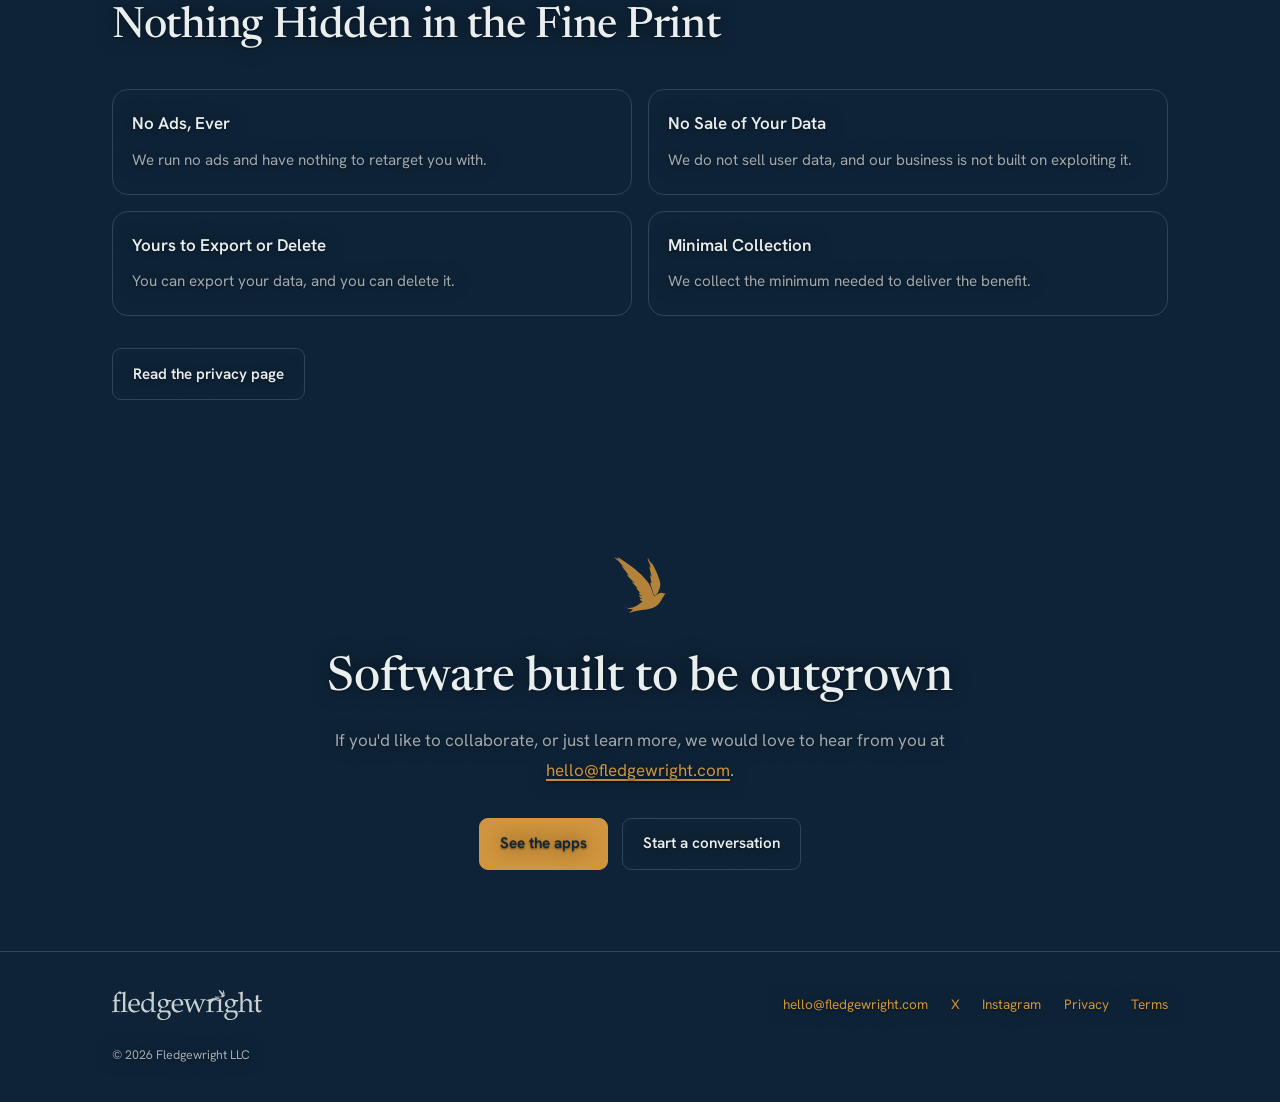
==== commit 9ab27f1d: "Rebuild homepage as an evidence-first scroll; restore the living sky site-wide Homepage: seven-secti" ====
--- a/index.html
+++ b/index.html
@@ -28,12 +28,14 @@
     <div class="sky-layer sky-far"></div>
     <div class="sky-layer sky-near"></div>
   </div>
+  <div id="reading-column" aria-hidden="true"></div>
   <a class="skip-link" href="#main">Skip to content</a>
   <header class="site-header">
     <div class="wrap head-in">
       <a class="brand" href="/" aria-label="Fledgewright home">
         <img class="only-dark" src="/assets/img/Fledgewright_wordmark_sky_reversed.svg" alt="Fledgewright">
         <img class="only-light" src="/assets/img/Fledgewright_wordmark_sky_primary.svg" alt="Fledgewright">
+        <span class="brand-tagline">Software built to be outgrown</span>
       </a>
       <nav aria-label="Site">
         <a href="/about/">About</a>
@@ -45,8 +47,12 @@
   </header>
 
   <main id="main">
+
+    <!-- 1 · Hero -->
     <section class="wrap hero">
-      <h1>Building Apps That Build <span class="you">You</span></h1>
+      <div class="hero-copy reveal">
+        <h1>Building Apps That Build <span class="you">You</span></h1>
+      </div>
       <div class="hero-art" aria-hidden="true">
         <svg viewBox="0 0 1638 1024" xmlns="http://www.w3.org/2000/svg">
           <g fill="#D0953E">
@@ -60,21 +66,111 @@
     </section>
 
     <div class="wrap">
-      <p class="lead">Most apps are built to keep you. "Engagement", the industry calls it, and it runs on your attention and time. Fledgewright is a small studio building things that strengthen the interior and relational work of a real life, and then hand you your time back. Each app is designed to be needed less as you use it. No dependency hooks and no shame loops.</p>
-    </div>
-
-    <div class="divider" role="presentation">
-      <img src="/assets/img/hallmark_ember_transparent_1024.svg" alt="">
-    </div>
-
-    <section class="wrap duo">
-      <p>We make our own apps, sold once and owned forever, each one built for the slow work of a real life and designed to matter less to you over time. <a href="/apps/">See the apps</a>.</p>
-      <p>We also build for coaches and practitioners whose values line up with ours, turning their programs and workbooks into apps their clients can hold and grow from. One rule holds on every commission: the user wins. <a href="/commissions/">How commissions work</a>.</p>
-    </section>
-
-    <div class="wrap">
-      <p class="mail">If you'd like to collaborate, or just learn more, we would love to hear from you at <a href="mailto:hello@fledgewright.com">hello@fledgewright.com</a>.</p>
-    </div>
+      <p class="lead reveal">Most apps are built to keep you. "Engagement", the industry calls it, and it runs on your attention and time. Fledgewright is a small studio building things that strengthen the interior and relational work of a real life, and then hand you your time back. Each app is designed to be needed less as you use it. No dependency hooks and no shame loops.</p>
+    </div>
+
+    <div class="wrap keep-wrap reveal">
+      <a class="keep-reading" href="#fork">
+        <span>Keep reading</span>
+        <svg class="chev" viewBox="0 0 24 24" fill="none" stroke="currentColor" stroke-width="2" stroke-linecap="round" stroke-linejoin="round" aria-hidden="true"><path d="M6 9l6 6 6-6"/></svg>
+      </a>
+    </div>
+
+    <!-- 2 · Audience fork -->
+    <section id="fork" class="wrap band">
+      <div class="band-head reveal">
+        <p class="eyebrow">Find your path</p>
+        <h2>What Brings You Here?</h2>
+      </div>
+      <div class="fork">
+        <a class="reveal" href="/apps/">
+          <div>
+            <p class="eyebrow" style="margin-bottom:.5rem">For you</p>
+            <h3>I'm Looking for an App</h3>
+            <p>Private tools for the interior and relational work of a real life, each one designed to be needed less as you use it.</p>
+          </div>
+          <span class="go">See the apps &rarr;</span>
+        </a>
+        <a class="reveal glass" href="/commissions/">
+          <div>
+            <p class="eyebrow" style="margin-bottom:.5rem">For practitioners</p>
+            <h3>I Have a Method to Bring to Life</h3>
+            <p>Turn your program or workbook into an app your clients can hold and grow from.</p>
+          </div>
+          <span class="go">How commissions work &rarr;</span>
+        </a>
+      </div>
+    </section>
+
+    <!-- 3 · The apps -->
+    <section class="wrap band">
+      <div class="band-head reveal">
+        <p class="eyebrow">What we've built</p>
+        <h2>Two Apps, One Promise</h2>
+      </div>
+      <div class="apps-two">
+        <div class="panel app-teaser one reveal">
+          <h3>The Practice in Our Preach</h3>
+          <p class="status">A CBT companion app · in closed beta on Google Play</p>
+          <p>Built on a life coach's cognitive behavioral workbook, it teaches you to catch the negative patterns affecting your life and correct them in real time, so that in time you can do it without the app. <a href="/apps/">See more</a></p>
+        </div>
+        <div class="panel app-teaser two reveal">
+          <h3>Keeping the People Who Matter Close</h3>
+          <p class="status">A private, on-device memory keeper · public beta expected late 2026</p>
+          <p>A private, on-device second brain for neurodivergent minds. It holds the people and moments you care about, and when a connection has gone quiet it gently brings you back to what matters. <a href="/apps/">See more</a></p>
+        </div>
+      </div>
+    </section>
+
+    <!-- 4 · Philosophy -->
+    <section class="wrap band">
+      <div class="band-head reveal">
+        <p class="eyebrow">Our product standard</p>
+        <h2>Most Apps Are Built to Keep You. Ours Are Built to Be Outgrown.</h2>
+      </div>
+      <div class="triptych">
+        <div class="principle reveal"><p class="n">01</p><h3>Teach, Don't Hook</h3><p>Every screen should leave you more capable, not more dependent.</p></div>
+        <div class="principle reveal"><p class="n">02</p><h3>Keep the Interior Private</h3><p>Your thoughts and your relationships belong to you.</p></div>
+        <div class="principle reveal"><p class="n">03</p><h3>Completion Is the Point</h3><p>Success is the day you can do it without the app.</p></div>
+      </div>
+    </section>
+
+    <!-- 5 · Commissions -->
+    <section class="wrap band">
+      <div class="panel commission reveal">
+        <p class="eyebrow">For coaches and practitioners</p>
+        <h2>Your Work, in Your Clients' Hands</h2>
+        <p>We also build for coaches and practitioners whose values line up with ours, turning their programs and workbooks into apps their clients can hold and grow from. One rule holds on every commission: the user wins.</p>
+        <div class="btns"><a class="btn-fw btn-fw--ghost" href="/commissions/">How commissions work</a></div>
+      </div>
+    </section>
+
+    <!-- 6 · Trust -->
+    <section class="wrap band">
+      <div class="band-head reveal">
+        <p class="eyebrow">Trust is a product feature</p>
+        <h2>Nothing Hidden in the Fine Print</h2>
+      </div>
+      <div class="trust-list">
+        <div class="trust-item reveal"><strong>No Ads, Ever</strong><span>We run no ads and have nothing to retarget you with.</span></div>
+        <div class="trust-item reveal"><strong>No Sale of Your Data</strong><span>We do not sell user data, and our business is not built on exploiting it.</span></div>
+        <div class="trust-item reveal"><strong>Yours to Export or Delete</strong><span>You can export your data, and you can delete it.</span></div>
+        <div class="trust-item reveal"><strong>Minimal Collection</strong><span>We collect the minimum needed to deliver the benefit.</span></div>
+      </div>
+      <div class="btns reveal"><a class="btn-fw btn-fw--ghost" href="/privacy/">Read the privacy page</a></div>
+    </section>
+
+    <!-- 7 · Closing -->
+    <section class="wrap closing reveal">
+      <img class="swift" src="/assets/img/hallmark_ember_transparent_1024.svg" alt="">
+      <h2>Software built to be outgrown</h2>
+      <p>If you'd like to collaborate, or just learn more, we would love to hear from you at <a href="mailto:hello@fledgewright.com">hello@fledgewright.com</a>.</p>
+      <div class="btns">
+        <a class="btn-fw btn-fw--primary" href="/apps/">See the apps</a>
+        <a class="btn-fw btn-fw--ghost" href="mailto:hello@fledgewright.com">Start a conversation</a>
+      </div>
+    </section>
+
   </main>
 
   <footer class="site-footer">
@@ -91,6 +187,14 @@
     </div>
     <div class="wrap foot-note">© 2026 Fledgewright LLC</div>
   </footer>
+
   <script src="/sky-morph.js" defer></script>
+  <script>
+    // Reveal-on-scroll for the homepage sections (reduced-motion falls back to visible via CSS)
+    var io = new IntersectionObserver(function (es) {
+      es.forEach(function (e) { if (e.isIntersecting) e.target.classList.add('visible'); });
+    }, { threshold: .12 });
+    document.querySelectorAll('.reveal').forEach(function (el) { io.observe(el); });
+  </script>
 </body>
 </html>
--- a/styles.css
+++ b/styles.css
@@ -55,14 +55,14 @@
 /* Sky: pre-lit seamless cloud plates (baked by rebrand_test/make_cloud_plates.py)
    over a gradient night sky. The far layer and the .sky-near fallback drift in CSS;
    sky-morph.js replaces .sky-near with the living WebGL layer when available. */
-#sky{position:fixed; inset:0; z-index:-1; pointer-events:none; overflow:hidden;
+#sky{position:fixed; inset:0; z-index:-2; pointer-events:none; overflow:hidden;
   background:
     radial-gradient(130% 100% at 90% 112%, rgba(42,74,99,.9) 0%, rgba(42,74,99,0) 55%),
     linear-gradient(180deg, #0A1A26 0%, #0E2337 55%, #123049 100%);}
 .sky-layer{position:absolute; top:0; bottom:0; left:0; background-repeat:repeat}
-/* 2026-07-10: clouds paused pending workshop (feedback: too busy). The gradient sky,
-   scrim, and veil remain. Delete this rule + flip CLOUDS_OFF in sky-morph.js to restore. */
-.sky-layer{display:none}
+/* 2026-07-12: living clouds restored on the volumetric -vol bake; the reading-column
+   scrim (below) carries legibility. To pause again: flip CLOUDS_OFF in sky-morph.js
+   and add `.sky-layer{display:none}` back here. */
 .sky-far{width:calc(100% + 1126px); background-image:url('/assets/img/cloud-plate-far.webp?v=1');
   background-size:1126px 1126px; opacity:.85;
   animation:sky-drift-far 920s linear infinite, sky-breathe 146s ease-in-out infinite alternate}
@@ -82,23 +82,50 @@
 @keyframes sky-drift-near{to{transform:translate3d(-1560px,0,0)}}
 @media (max-width:720px){ .sky-layer{animation:none} }  /* mobile fallback: static sky */
 
+/* Reading-column scrim: a faint frosted sheet the width of the content column that
+   blurs the sky behind text so the drifting clouds settle where you read, while
+   staying open in the margins. Feathered edges dissolve into the open sky. Sits above
+   #sky (z-index -2) and below page content. */
+#reading-column{
+  position:fixed; top:0; bottom:0; left:50%; transform:translateX(-50%);
+  width:min(calc(100% - 2.5rem), 72rem);
+  z-index:-1; pointer-events:none;
+  background:rgba(14,35,55,.46);
+  -webkit-backdrop-filter:blur(8px); backdrop-filter:blur(8px);
+  -webkit-mask-image:linear-gradient(to right, transparent 0, #000 46px, #000 calc(100% - 46px), transparent 100%);
+  mask-image:linear-gradient(to right, transparent 0, #000 46px, #000 calc(100% - 46px), transparent 100%);
+}
+
 .wrap{max-width:72rem; margin:0 auto; padding-inline:clamp(1.25rem,4vw,3rem)}
 
-/* Header: oversized wordmark fills the band, g-tails dangle over the rule */
-.site-header{border-bottom:1px solid var(--line)}
+/* Header: wordmark + tagline lockup, sticky and frosted so it always reads clear
+   over the drifting clouds. The g-tails hang inside the wordmark box; the tagline
+   sits just below, tracked out to the wordmark's width. */
+.site-header{
+  position:sticky; top:0; z-index:20; border-bottom:1px solid var(--line);
+  background:rgba(14,35,55,.72);
+  -webkit-backdrop-filter:blur(12px); backdrop-filter:blur(12px);
+}
 .head-in{
-  display:flex; align-items:flex-start; justify-content:space-between;
-  height:5.5rem; position:relative;
-}
-.brand{display:block; line-height:0}
+  display:flex; align-items:center; justify-content:space-between;
+  gap:1rem; padding-block:.85rem; position:relative;
+}
+.brand{display:flex; flex-direction:column; align-items:flex-start; line-height:0; text-decoration:none}
 .brand img{
-  height:106px; width:auto; position:relative; top:6px;
+  height:72px; width:auto;
   /* images don't get the text halo; give the wordmark its own so it clears bright cloud */
   filter:drop-shadow(0 1px 2px rgba(4,9,18,.55)) drop-shadow(0 0 14px rgba(4,9,18,.5));
 }
-/* Inner pages: the wordmark rests until you reach for home */
-body.inner .brand img{opacity:.45; transition:opacity .25s ease}
-body.inner .brand:hover img, body.inner .brand:focus-visible img{opacity:1}
+.brand-tagline{
+  font-family:'Hanken Grotesk',system-ui,sans-serif;
+  font-size:.6rem; font-weight:600; letter-spacing:.7em; text-transform:uppercase;
+  color:var(--soft); line-height:1; white-space:nowrap;
+  margin-top:6px; padding-left:.35em;   /* clear the g-tails; tracking adds a leading gap */
+}
+/* Inner pages: the whole lockup rests until you reach for home */
+body.inner .brand img, body.inner .brand-tagline{opacity:.45; transition:opacity .25s ease}
+body.inner .brand:hover img, body.inner .brand:focus-visible img,
+body.inner .brand:hover .brand-tagline, body.inner .brand:focus-visible .brand-tagline{opacity:1}
 .head-in nav{
   display:flex; gap:clamp(1rem,2.5vw,2.2rem);
   align-self:center;
@@ -260,9 +287,10 @@
 .foot-note{font-size:.78rem; color:var(--soft); padding-bottom:2.2rem; margin-top:-1.2rem}
 
 @media (max-width:720px){
-  .head-in{height:auto; flex-wrap:wrap; row-gap:.6rem; padding-block:.9rem 0}
-  .brand img{height:64px; top:0; margin-bottom:-14px}
-  .head-in nav{flex-wrap:wrap; gap:1rem 1.2rem; padding-bottom:.9rem}
+  .head-in{flex-wrap:wrap; row-gap:.5rem; padding-block:.8rem}
+  .brand img{height:56px}
+  .brand-tagline{font-size:.5rem; letter-spacing:.5em; margin-top:4px}
+  .head-in nav{flex-wrap:wrap; gap:1rem 1.2rem; align-self:center}
   .head-in nav a{font-size:.85rem}
   .hero{grid-template-columns:1fr; padding-top:3.5rem; position:relative; isolation:isolate}
   .hero-art{
@@ -273,3 +301,122 @@
   .hero-art svg path{animation:none} /* no motion behind the mobile headline */
   .duo{grid-template-columns:1fr}
 }
+
+/* ===== Homepage: evidence-first scroll sections (Sky & Ember, 2026-07-12) ===== */
+
+/* Section eyebrow (shares the app-status look) */
+.eyebrow{
+  font-family:'Hanken Grotesk',system-ui,sans-serif;
+  font-size:.8rem; font-weight:600; letter-spacing:.14em; text-transform:uppercase;
+  color:var(--accent); margin-bottom:.7rem;
+}
+
+/* Buttons: modest radius, solid ember, no gradient, quiet lift */
+.btns{display:flex; flex-wrap:wrap; gap:.9rem; margin-top:2rem}
+.btn-fw{
+  display:inline-flex; align-items:center; gap:.5rem;
+  padding:.72rem 1.25rem; border-radius:9px;
+  font-family:'Hanken Grotesk',system-ui,sans-serif; font-weight:600; font-size:.95rem;
+  text-decoration:none; border:1px solid var(--line);
+  transition:transform .2s ease, background .2s ease, border-color .2s ease, color .2s ease;
+}
+.btn-fw--primary{background:var(--ember); color:var(--midnight); border-color:var(--ember)}
+.btn-fw--primary:hover{background:#e0a44e}
+.btn-fw--ghost{background:transparent; color:var(--tx)}
+.btn-fw--ghost:hover{border-color:var(--accent); color:var(--accent)}
+.btn-fw:hover{transform:translateY(-2px)}
+
+/* Frosted indigo-glass panel */
+.panel{
+  background:rgba(20,42,64,.5);
+  -webkit-backdrop-filter:blur(11px); backdrop-filter:blur(11px);
+  border:1px solid var(--line); border-radius:22px;
+  padding:clamp(1.6rem,4vw,2.9rem);
+}
+
+/* Section rhythm */
+.band{padding-block:clamp(3rem,8vh,5.5rem)}
+.band-head{max-width:44rem; margin-bottom:clamp(1.8rem,4vh,2.8rem)}
+.band-head h2{
+  font-family:'Newsreader',serif; font-optical-sizing:auto; font-weight:480;
+  font-size:clamp(1.8rem,3.4vw,2.7rem); line-height:1.18; letter-spacing:-.01em;
+}
+
+/* Hero "Keep reading" scroll cue */
+.keep-wrap{display:flex; justify-content:center; margin-top:clamp(2rem,5vh,3.5rem)}
+.keep-reading{
+  display:inline-flex; flex-direction:column; align-items:center; gap:.45rem;
+  text-decoration:none; color:var(--soft);
+  font-family:'Hanken Grotesk',system-ui,sans-serif; font-size:.76rem; font-weight:600;
+  letter-spacing:.16em; text-transform:uppercase;
+}
+.keep-reading:hover{color:var(--accent)}
+.keep-reading .chev{width:22px; height:22px; animation:nudge 2.2s ease-in-out infinite}
+@keyframes nudge{0%,100%{transform:translateY(0)}50%{transform:translateY(5px)}}
+#fork{scroll-margin-top:130px}
+
+/* Audience fork */
+.fork{display:grid; grid-template-columns:1fr 1fr; gap:1.2rem}
+.fork a{
+  display:flex; flex-direction:column; justify-content:space-between; gap:2.5rem;
+  min-height:15rem; padding:clamp(1.6rem,3.5vw,2.4rem);
+  border:1px solid var(--line); border-radius:22px; text-decoration:none; color:var(--tx);
+  transition:transform .25s ease, border-color .25s ease;
+}
+.fork a.glass{background:rgba(20,42,64,.5); -webkit-backdrop-filter:blur(11px); backdrop-filter:blur(11px)}
+.fork a:hover{transform:translateY(-4px); border-color:var(--accent)}
+.fork h3{font-family:'Newsreader',serif; font-weight:500; font-size:clamp(1.4rem,2.4vw,1.9rem); line-height:1.15; margin-top:.2rem}
+.fork p{color:var(--soft); font-size:1rem; margin-top:.9rem}
+.fork .go{color:var(--accent); font-size:.9rem; font-weight:600}
+
+/* The apps — two teaser panels with faint icon watermarks */
+.apps-two{display:grid; grid-template-columns:1fr 1fr; gap:1.2rem}
+.app-teaser{position:relative; overflow:hidden}
+.app-teaser::before{
+  content:''; position:absolute; right:-40px; bottom:-40px; width:230px; height:230px;
+  background-position:center; background-size:contain; background-repeat:no-repeat;
+  opacity:.07; pointer-events:none;
+}
+.app-teaser.one::before{background-image:url('/assets/img/app-teaser-1.png')}
+.app-teaser.two::before{background-image:url('/assets/img/app-teaser-2.png')}
+.app-teaser h3{font-family:'Newsreader',serif; font-weight:500; font-size:clamp(1.35rem,2.4vw,1.8rem); line-height:1.2; position:relative}
+.app-teaser .status{
+  font-family:'Hanken Grotesk',system-ui,sans-serif; font-size:.78rem; font-weight:600;
+  letter-spacing:.1em; text-transform:uppercase; color:var(--accent); margin:.55rem 0 1rem;
+}
+.app-teaser p{color:var(--soft); position:relative}
+.app-teaser p a{white-space:nowrap}
+
+/* Philosophy triptych */
+.triptych{display:grid; grid-template-columns:repeat(3,1fr); gap:1.2rem}
+.principle{padding-top:1.3rem; border-top:1px solid var(--accent)}
+.principle .n{font-family:'Hanken Grotesk',system-ui,sans-serif; font-size:.8rem; font-weight:700; letter-spacing:.12em; color:var(--accent)}
+.principle h3{font-family:'Newsreader',serif; font-weight:500; font-size:1.4rem; margin:.5rem 0}
+.principle p{color:var(--soft); font-size:1rem}
+
+/* Commissions panel */
+.commission h2{font-family:'Newsreader',serif; font-weight:500; font-size:clamp(1.7rem,3vw,2.4rem); line-height:1.18; margin-bottom:1.1rem}
+.commission > p{max-width:40rem; color:var(--soft)}
+
+/* Trust strip */
+.trust-list{display:grid; grid-template-columns:repeat(2,1fr); gap:1rem; margin-top:1.6rem}
+.trust-item{border:1px solid var(--line); border-radius:16px; padding:1.2rem}
+.trust-item strong{display:block; margin-bottom:.35rem; font-weight:600}
+.trust-item span{color:var(--soft); font-size:.95rem}
+
+/* Closing flight beat */
+.closing{text-align:center; padding-block:clamp(3.5rem,9vh,6rem)}
+.closing .swift{width:64px; height:64px; margin:0 auto 1.6rem; opacity:.85; animation:rise 6s ease-in-out infinite}
+@keyframes rise{0%,100%{transform:translateY(4px)}50%{transform:translateY(-8px)}}
+.closing h2{font-family:'Newsreader',serif; font-weight:480; font-size:clamp(1.9rem,4vw,3rem); line-height:1.15}
+.closing p{max-width:40rem; margin:1.2rem auto 0; color:var(--soft)}
+.closing .btns{justify-content:center}
+
+/* Reveal on scroll */
+.reveal{opacity:0; transform:translateY(20px); transition:opacity .7s ease, transform .7s ease}
+.reveal.visible{opacity:1; transform:none}
+@media (prefers-reduced-motion: reduce){ .reveal{opacity:1; transform:none} }
+
+@media (max-width:760px){
+  .fork, .apps-two, .triptych, .trust-list{grid-template-columns:1fr}
+}
